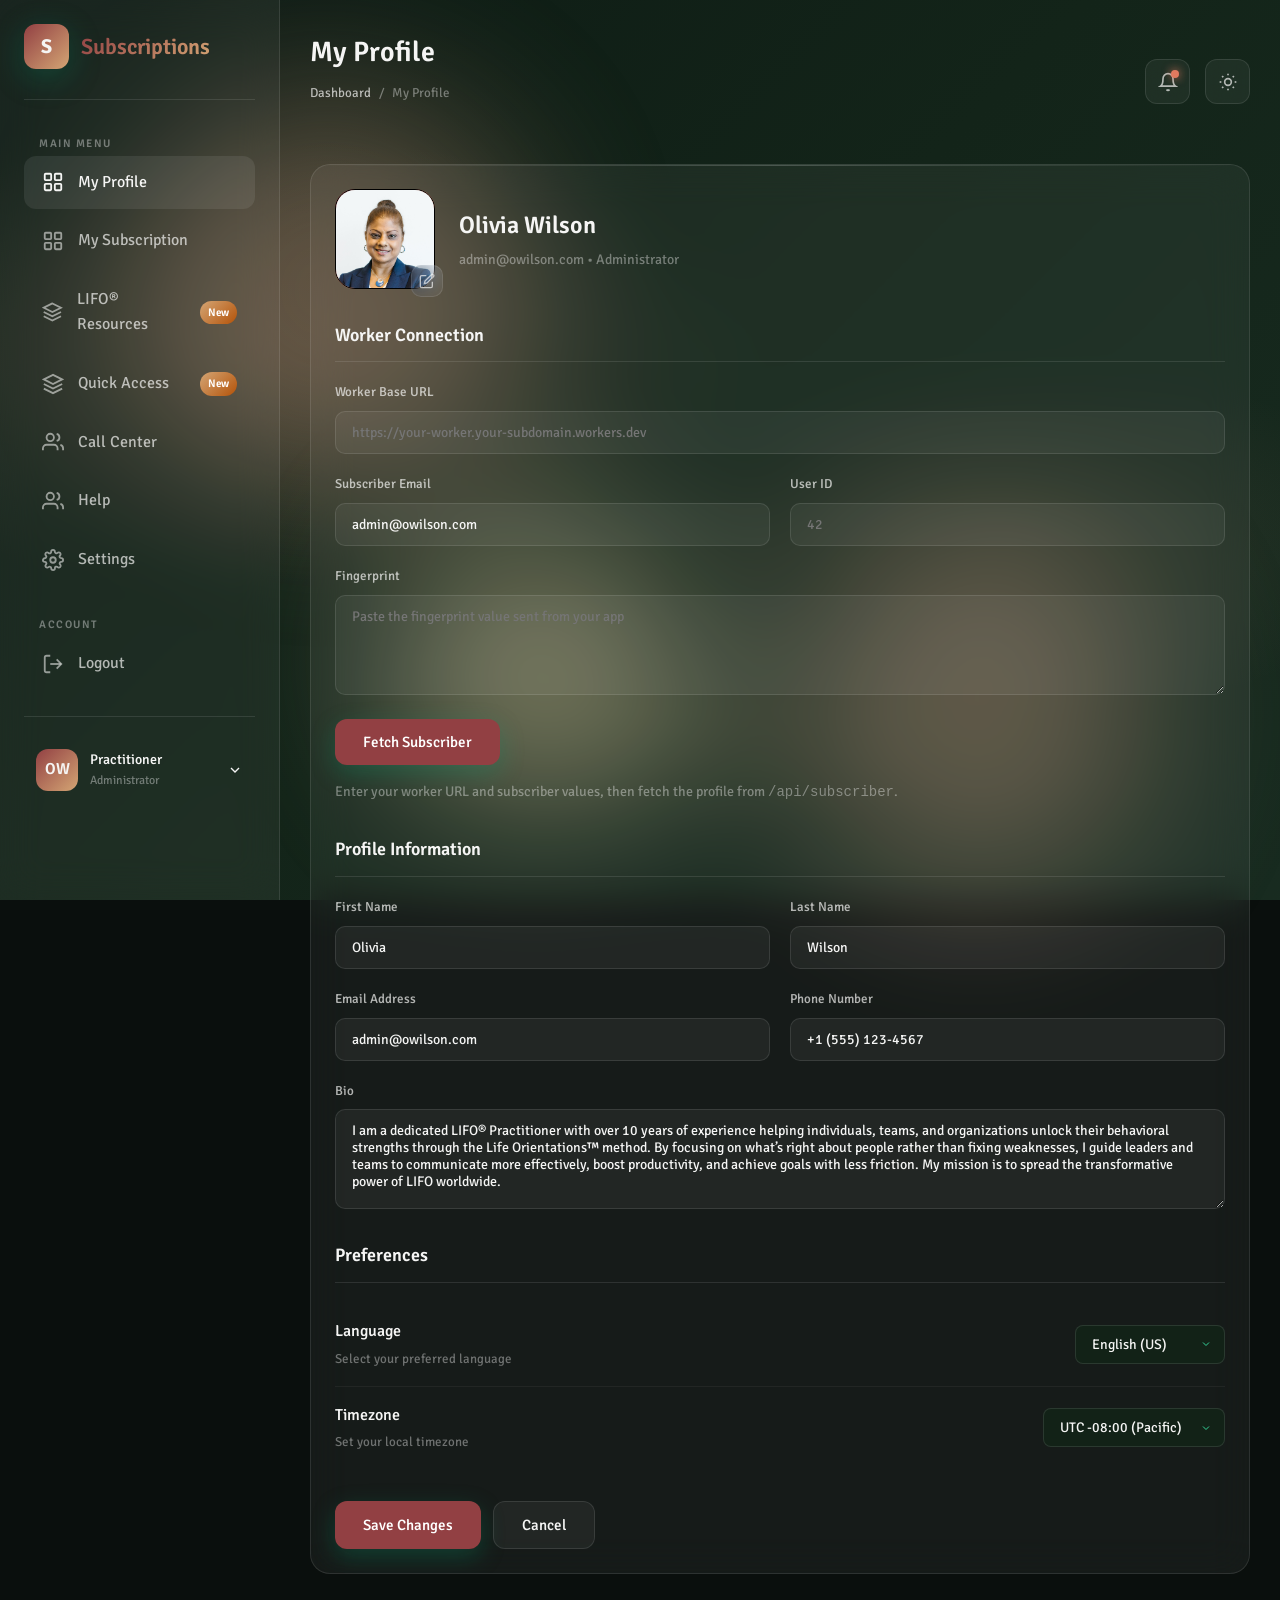
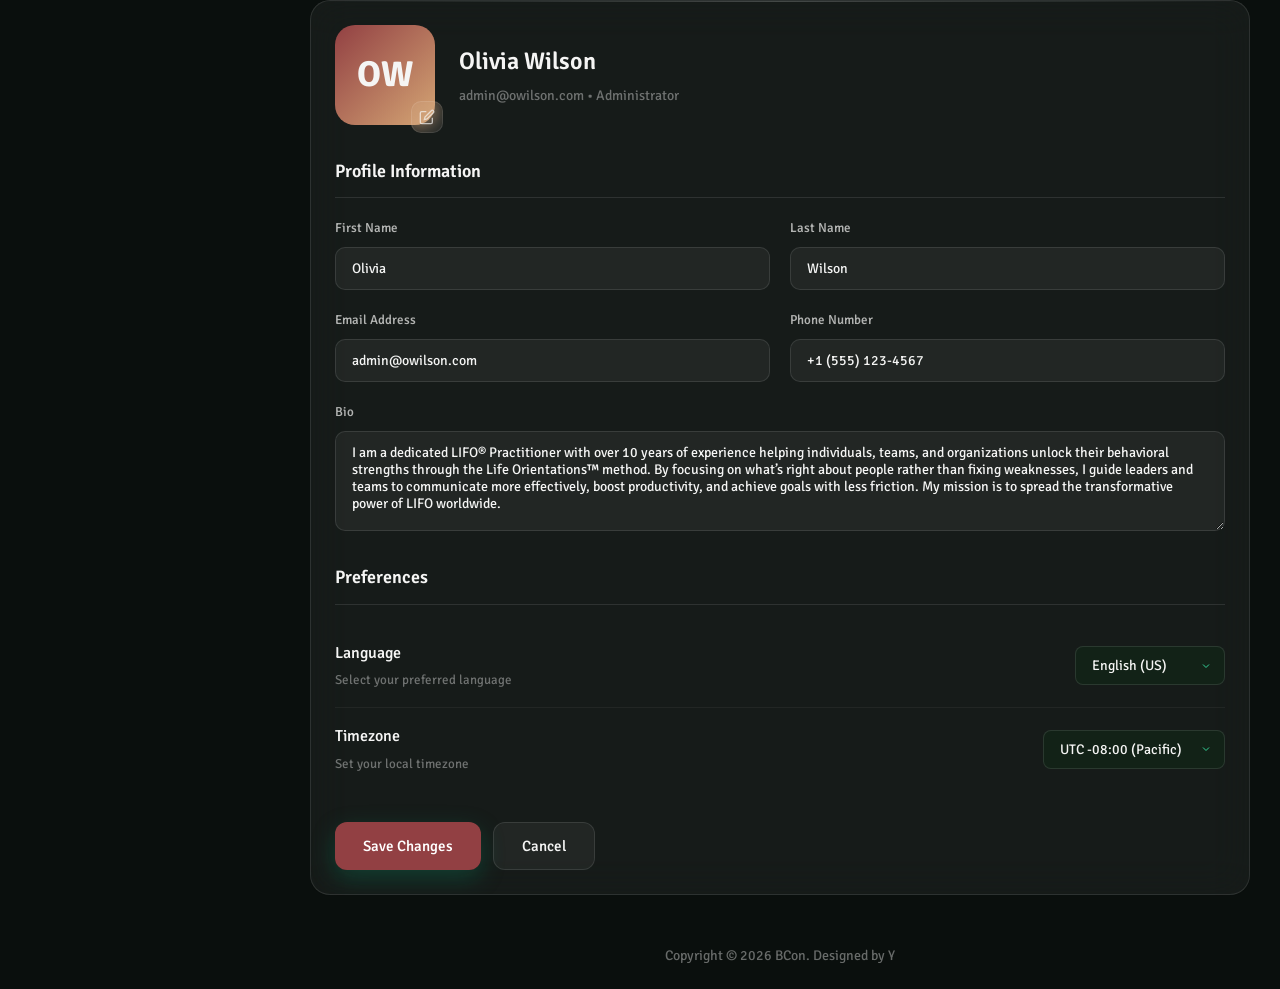
==== index.html @ b31a17b7 "added initial wiring to middleware" ====
<!DOCTYPE html>
<html lang="en">
<head>
    <meta charset="UTF-8">
    <meta name="viewport" content="width=device-width, initial-scale=1.0">
    <title>Practitioner Page</title>
    <meta name="description" content="3D Glassmorphism Dashboard Template by TemplateMo">
    <link rel="preconnect" href="https://fonts.googleapis.com">
    <link rel="preconnect" href="https://fonts.gstatic.com" crossorigin>

    <link href="https://fonts.googleapis.com/css2?family=Signika:wght@300;400;500;600;700&display=swap" rel="stylesheet">

    <link href="https://fonts.googleapis.com/css2?family=Outfit:wght@300;400;500;600;700&family=Space+Mono:wght@400;700&display=swap" rel="stylesheet">
    <link rel="stylesheet" href="templatemo-glass-admin-style.css">
    <!--

TemplateMo 607 Glass Admin

https://templatemo.com/tm-607-glass-admin

-->
</head>
<body>
    <!-- Animated Background -->
    <div class="background"></div>
    <div class="orb orb-1"></div>
    <div class="orb orb-2"></div>
    <div class="orb orb-3"></div>

    <div class="dashboard">
        <!-- Sidebar -->
        <aside class="sidebar" id="sidebar">
            <div class="sidebar-header">
                <div class="logo">S</div>
                <span class="logo-text">Subscriptions</span>
            </div>

            <ul class="nav-menu">
                <li class="nav-section">
                    <span class="nav-section-title">Main Menu</span>
                    <ul>
                        <li class="nav-item">
                            <a href="index.html" class="nav-link active">
                                <svg class="nav-icon" viewBox="0 0 24 24" fill="none" stroke="currentColor" stroke-width="2">
                                    <rect x="3" y="3" width="7" height="7" rx="1"/>
                                    <rect x="14" y="3" width="7" height="7" rx="1"/>
                                    <rect x="3" y="14" width="7" height="7" rx="1"/>
                                    <rect x="14" y="14" width="7" height="7" rx="1"/>
                                </svg>
                                My Profile
                            </a>
                        </li>

                        <li class="nav-item">
                            <a href="index.html" class="nav-link">
                                <svg class="nav-icon" viewBox="0 0 24 24" fill="none" stroke="currentColor" stroke-width="2">
                                    <rect x="3" y="3" width="7" height="7" rx="1"/>
                                    <rect x="14" y="3" width="7" height="7" rx="1"/>
                                    <rect x="3" y="14" width="7" height="7" rx="1"/>
                                    <rect x="14" y="14" width="7" height="7" rx="1"/>
                                </svg>
                                My Subscription
                            </a>
                        </li>
                        
                        <li class="nav-item">
                            <a href="resources.html" class="nav-link">
                                <svg class="nav-icon" viewBox="0 0 24 24" fill="none" stroke="currentColor" stroke-width="2">
                                    <path d="M12 2L2 7l10 5 10-5-10-5z"/>
                                    <path d="M2 17l10 5 10-5"/>
                                    <path d="M2 12l10 5 10-5"/>
                                </svg>
                                LIFO® Resources
                                <span class="nav-badge">New</span>
                            </a>
                        </li>

                        <li class="nav-item">
                            <a href="index.html" class="nav-link">
                                <svg class="nav-icon" viewBox="0 0 24 24" fill="none" stroke="currentColor" stroke-width="2">
                                    <path d="M12 2L2 7l10 5 10-5-10-5z"/>
                                    <path d="M2 17l10 5 10-5"/>
                                    <path d="M2 12l10 5 10-5"/>
                                </svg>
                                Quick Access
                                <span class="nav-badge">New</span>
                            </a>
                        </li>

                        <li class="nav-item">
                            <a href="index.html" class="nav-link">
                                <svg class="nav-icon" viewBox="0 0 24 24" fill="none" stroke="currentColor" stroke-width="2">
                                    <path d="M17 21v-2a4 4 0 0 0-4-4H5a4 4 0 0 0-4 4v2"/>
                                    <circle cx="9" cy="7" r="4"/>
                                    <path d="M23 21v-2a4 4 0 0 0-3-3.87"/>
                                    <path d="M16 3.13a4 4 0 0 1 0 7.75"/>
                                </svg>
                                Call Center
                            </a>
                        </li>

                        <li class="nav-item">
                            <a href="index.html" class="nav-link">
                                <svg class="nav-icon" viewBox="0 0 24 24" fill="none" stroke="currentColor" stroke-width="2">
                                    <path d="M17 21v-2a4 4 0 0 0-4-4H5a4 4 0 0 0-4 4v2"/>
                                    <circle cx="9" cy="7" r="4"/>
                                    <path d="M23 21v-2a4 4 0 0 0-3-3.87"/>
                                    <path d="M16 3.13a4 4 0 0 1 0 7.75"/>
                                </svg>
                                Help
                            </a>
                        </li>
                        <li class="nav-item">
                            <a href="index.html" class="nav-link">
                                <svg class="nav-icon" viewBox="0 0 24 24" fill="none" stroke="currentColor" stroke-width="2">
                                    <circle cx="12" cy="12" r="3"/>
                                    <path d="M19.4 15a1.65 1.65 0 0 0 .33 1.82l.06.06a2 2 0 0 1 0 2.83 2 2 0 0 1-2.83 0l-.06-.06a1.65 1.65 0 0 0-1.82-.33 1.65 1.65 0 0 0-1 1.51V21a2 2 0 0 1-2 2 2 2 0 0 1-2-2v-.09A1.65 1.65 0 0 0 9 19.4a1.65 1.65 0 0 0-1.82.33l-.06.06a2 2 0 0 1-2.83 0 2 2 0 0 1 0-2.83l.06-.06a1.65 1.65 0 0 0 .33-1.82 1.65 1.65 0 0 0-1.51-1H3a2 2 0 0 1-2-2 2 2 0 0 1 2-2h.09A1.65 1.65 0 0 0 4.6 9a1.65 1.65 0 0 0-.33-1.82l-.06-.06a2 2 0 0 1 0-2.83 2 2 0 0 1 2.83 0l.06.06a1.65 1.65 0 0 0 1.82.33H9a1.65 1.65 0 0 0 1-1.51V3a2 2 0 0 1 2-2 2 2 0 0 1 2 2v.09a1.65 1.65 0 0 0 1 1.51 1.65 1.65 0 0 0 1.82-.33l.06-.06a2 2 0 0 1 2.83 0 2 2 0 0 1 0 2.83l-.06.06a1.65 1.65 0 0 0-.33 1.82V9a1.65 1.65 0 0 0 1.51 1H21a2 2 0 0 1 2 2 2 2 0 0 1-2 2h-.09a1.65 1.65 0 0 0-1.51 1z"/>
                                </svg>
                                Settings
                            </a>
                        </li>
                    </ul>
                </li>

                <li class="nav-section">
                    <span class="nav-section-title">Account</span>
                    <ul>
                        <li class="nav-item">
                            <a href="login.html" class="nav-link">
                                <svg class="nav-icon" viewBox="0 0 24 24" fill="none" stroke="currentColor" stroke-width="2">
                                    <path d="M9 21H5a2 2 0 0 1-2-2V5a2 2 0 0 1 2-2h4"/>
                                    <polyline points="16 17 21 12 16 7"/>
                                    <line x1="21" y1="12" x2="9" y2="12"/>
                                </svg>
                                Logout
                            </a>
                        </li>
                    </ul>
                </li>
            </ul>

            <div class="sidebar-footer">
                <div class="user-profile">
                    <div class="user-avatar">OW</div>
                    <div class="user-info">
                        <div class="user-name">Practitioner</div>
                        <div class="user-role">Administrator</div>
                    </div>
                    <svg width="16" height="16" viewBox="0 0 24 24" fill="none" stroke="currentColor" stroke-width="2">
                        <polyline points="6 9 12 15 18 9"/>
                    </svg>
                </div>
            </div>
        </aside>

        <!-- Main Content -->
        <main class="main-content">
            <!-- Top Navbar -->
            <nav class="navbar">
                <div class="page-header">
                    <h1 class="page-title">My Profile</h1>
                    <div class="page-breadcrumb">
                        <a href="index.html">Dashboard</a>
                        <span>/</span>
                        <span>My Profile</span>
                    </div>
                </div>
                <div class="navbar-right">
                    <button class="nav-btn">
                        <svg viewBox="0 0 24 24" fill="none" stroke="currentColor" stroke-width="2">
                            <path d="M18 8A6 6 0 0 0 6 8c0 7-3 9-3 9h18s-3-2-3-9"/><path d="M13.73 21a2 2 0 0 1-3.46 0"/>
                        </svg>
                        <span class="notification-dot"></span>
                    </button>
                    <button class="nav-btn" id="theme-toggle" title="Toggle Light/Dark Mode">
                        <svg class="icon-sun" viewBox="0 0 24 24" fill="none" stroke="currentColor" stroke-width="2">
                            <circle cx="12" cy="12" r="4"/><path d="M12 2v2"/><path d="M12 20v2"/>
                            <path d="M4.93 4.93l1.41 1.41"/><path d="M17.66 17.66l1.41 1.41"/>
                            <path d="M2 12h2"/><path d="M20 12h2"/>
                            <path d="M6.34 17.66l-1.41 1.41"/><path d="M19.07 4.93l-1.41 1.41"/>
                        </svg>
                        <svg class="icon-moon" viewBox="0 0 24 24" fill="none" stroke="currentColor" stroke-width="2" style="display: none;">
                            <path d="M21 12.79A9 9 0 1 1 11.21 3 7 7 0 0 0 21 12.79z"/>
                        </svg>
                    </button>
                </div>
            </nav>

            <!-- Settings Content -->
            <div class=" ">
                <!-- Settings Navigation -->
              

                 
                <div class="glass-card">

                    <div class="settings-tab-content active" id="tab-profile">
                        <div class="profile-header">
                            <div class="profile-avatar-large">
                           
                                <img class="picicon" src="img/owilson2.png">
                            
                                <div class="profile-avatar-edit">
                                    <svg viewBox="0 0 24 24" fill="none" stroke="currentColor" stroke-width="2">
                                        <path d="M11 4H4a2 2 0 0 0-2 2v14a2 2 0 0 0 2 2h14a2 2 0 0 0 2-2v-7"/>
                                        <path d="M18.5 2.5a2.121 2.121 0 0 1 3 3L12 15l-4 1 1-4 9.5-9.5z"/>
                                    </svg>
                                </div>
                            </div>
                        <div class="profile-info">
                                <h2 id="subscriberName">Olivia Wilson</h2>
                                <p id="subscriberMeta">admin@owilson.com • Administrator</p>
                            </div>
                        </div>

                        <div class="settings-section">
                            <h3 class="settings-section-title">Worker Connection</h3>
                            <form id="workerSubscriberForm">
                                <div class="form-grid">
                                    <div class="form-group-settings full-width">
                                        <label for="workerBaseUrl">Worker Base URL</label>
                                        <input id="workerBaseUrl" type="url" placeholder="https://your-worker.your-subdomain.workers.dev">
                                    </div>
                                    <div class="form-group-settings">
                                        <label for="workerEmail">Subscriber Email</label>
                                        <input id="workerEmail" type="email" value="admin@owilson.com" required>
                                    </div>
                                    <div class="form-group-settings">
                                        <label for="workerUid">User ID</label>
                                        <input id="workerUid" type="text" placeholder="42" required>
                                    </div>
                                    <div class="form-group-settings full-width">
                                        <label for="workerFingerprint">Fingerprint</label>
                                        <textarea id="workerFingerprint" rows="4" placeholder="Paste the fingerprint value sent from your app" required></textarea>
                                    </div>
                                </div>

                                <div class="btn-group">
                                    <button class="btn btn-primary" type="submit" style="width: auto;">Fetch Subscriber</button>
                                </div>
                            </form>

                            <div id="workerStatus" style="margin-top: 16px; color: var(--text-muted); font-size: 14px;">
                                Enter your worker URL and subscriber values, then fetch the profile from <code>/api/subscriber</code>.
                            </div>
                        </div>

                        <div class="settings-section">
                            <h3 class="settings-section-title">Profile Information</h3>
                            <div class="form-grid">
                                <div class="form-group-settings">
                                    <label>First Name</label>
                                    <input id="profileFirstName" type="text" value="Olivia">
                                </div>
                                <div class="form-group-settings">
                                    <label>Last Name</label>
                                    <input id="profileLastName" type="text" value="Wilson">
                                </div>
                                <div class="form-group-settings">
                                    <label>Email Address</label>
                                    <input id="profileEmail" type="email" value="admin@owilson.com">
                                </div>
                                <div class="form-group-settings">
                                    <label>Phone Number</label>
                                    <input type="tel" value="+1 (555) 123-4567">
                                </div>
                                <div class="form-group-settings full-width">
                                    <label>Bio</label>
                                    <textarea>I am a dedicated LIFO® Practitioner with over 10 years of experience helping individuals, teams, and organizations unlock their behavioral strengths through the Life Orientations™ method. By focusing on what’s right about people rather than fixing weaknesses, I guide leaders and teams to communicate more effectively, boost productivity, and achieve goals with less friction. My mission is to spread the transformative power of LIFO worldwide.</textarea>
                                </div>
                            </div>
                        </div>

                        <div class="settings-section">
                            <h3 class="settings-section-title">Preferences</h3>
                            <div class="settings-row">
                                <div class="settings-label">
                                    <span class="settings-label-title">Language</span>
                                    <span class="settings-label-desc">Select your preferred language</span>
                                </div>
                                <select class="settings-select">
                                    <option>English (US)</option>
                                    <option>English (UK)</option>
                                    <option>Spanish</option>
                                    <option>French</option>
                                    <option>German</option>
                                </select>
                            </div>
                            <div class="settings-row">
                                <div class="settings-label">
                                    <span class="settings-label-title">Timezone</span>
                                    <span class="settings-label-desc">Set your local timezone</span>
                                </div>
                                <select class="settings-select">
                                    <option>UTC -08:00 (Pacific)</option>
                                    <option>UTC -05:00 (Eastern)</option>
                                    <option>UTC +00:00 (London)</option>
                                    <option>UTC +01:00 (Berlin)</option>
                                    <option>UTC +09:00 (Tokyo)</option>
                                </select>
                            </div>
                        </div>

                        <div class="btn-group">
                            <button class="btn btn-primary" style="width: auto;">Save Changes</button>
                            <button class="btn btn-secondary" style="width: auto;">Cancel</button>
                        </div>
                    </div>
                </div>

                <br>
                <div class="glass-card">
                    <!-- Profile Tab -->

                    

                    <div class="settings-tab-content active" id="tab-profile">
                        <div class="profile-header">
                            <div class="profile-avatar-large">
                                OW
                                <div class="profile-avatar-edit">
                                    <svg viewBox="0 0 24 24" fill="none" stroke="currentColor" stroke-width="2">
                                        <path d="M11 4H4a2 2 0 0 0-2 2v14a2 2 0 0 0 2 2h14a2 2 0 0 0 2-2v-7"/>
                                        <path d="M18.5 2.5a2.121 2.121 0 0 1 3 3L12 15l-4 1 1-4 9.5-9.5z"/>
                                    </svg>
                                </div>
                            </div>
                            <div class="profile-info">
                                <h2>Olivia Wilson</h2>
                                <p>admin@owilson.com • Administrator</p>
                            </div>
                        </div>

                        <div class="settings-section">
                            <h3 class="settings-section-title">Profile Information</h3>
                            <div class="form-grid">
                                <div class="form-group-settings">
                                    <label>First Name</label>
                                    <input type="text" value="Olivia">
                                </div>
                                <div class="form-group-settings">
                                    <label>Last Name</label>
                                    <input type="text" value="Wilson">
                                </div>
                                <div class="form-group-settings">
                                    <label>Email Address</label>
                                    <input type="email" value="admin@owilson.com">
                                </div>
                                <div class="form-group-settings">
                                    <label>Phone Number</label>
                                    <input type="tel" value="+1 (555) 123-4567">
                                </div>
                                <div class="form-group-settings full-width">
                                    <label>Bio</label>
                                    <textarea>I am a dedicated LIFO® Practitioner with over 10 years of experience helping individuals, teams, and organizations unlock their behavioral strengths through the Life Orientations™ method. By focusing on what’s right about people rather than fixing weaknesses, I guide leaders and teams to communicate more effectively, boost productivity, and achieve goals with less friction. My mission is to spread the transformative power of LIFO worldwide.</textarea>
                                </div>
                            </div>
                        </div>

                        <div class="settings-section">
                            <h3 class="settings-section-title">Preferences</h3>
                            <div class="settings-row">
                                <div class="settings-label">
                                    <span class="settings-label-title">Language</span>
                                    <span class="settings-label-desc">Select your preferred language</span>
                                </div>
                                <select class="settings-select">
                                    <option>English (US)</option>
                                    <option>English (UK)</option>
                                    <option>Spanish</option>
                                    <option>French</option>
                                    <option>German</option>
                                </select>
                            </div>
                            <div class="settings-row">
                                <div class="settings-label">
                                    <span class="settings-label-title">Timezone</span>
                                    <span class="settings-label-desc">Set your local timezone</span>
                                </div>
                                <select class="settings-select">
                                    <option>UTC -08:00 (Pacific)</option>
                                    <option>UTC -05:00 (Eastern)</option>
                                    <option>UTC +00:00 (London)</option>
                                    <option>UTC +01:00 (Berlin)</option>
                                    <option>UTC +09:00 (Tokyo)</option>
                                </select>
                            </div>
                        </div>

                        <div class="btn-group">
                            <button class="btn btn-primary" style="width: auto;">Save Changes</button>
                            <button class="btn btn-secondary" style="width: auto;">Cancel</button>
                        </div>
                    </div>


                    

                    <!-- Security Tab -->
                    <div class="settings-tab-content" id="tab-security">
                        <div class="settings-section">
                            <h3 class="settings-section-title">Change Password</h3>
                            <div class="form-grid">
                                <div class="form-group-settings full-width">
                                    <label>Current Password</label>
                                    <input type="password" placeholder="Enter current password">
                                </div>
                                <div class="form-group-settings">
                                    <label>New Password</label>
                                    <input type="password" placeholder="Enter new password">
                                </div>
                                <div class="form-group-settings">
                                    <label>Confirm New Password</label>
                                    <input type="password" placeholder="Confirm new password">
                                </div>
                            </div>
                        </div>

                        <div class="settings-section">
                            <h3 class="settings-section-title">Two-Factor Authentication</h3>
                            <div class="settings-row">
                                <div class="settings-label">
                                    <span class="settings-label-title">Enable 2FA</span>
                                    <span class="settings-label-desc">Add an extra layer of security to your account</span>
                                </div>
                                <label class="toggle-switch">
                                    <input type="checkbox">
                                    <span class="toggle-slider"></span>
                                </label>
                            </div>
                            <div class="settings-row">
                                <div class="settings-label">
                                    <span class="settings-label-title">SMS Authentication</span>
                                    <span class="settings-label-desc">Receive codes via SMS</span>
                                </div>
                                <label class="toggle-switch">
                                    <input type="checkbox" checked>
                                    <span class="toggle-slider"></span>
                                </label>
                            </div>
                            <div class="settings-row">
                                <div class="settings-label">
                                    <span class="settings-label-title">Authenticator App</span>
                                    <span class="settings-label-desc">Use Google Authenticator or similar</span>
                                </div>
                                <label class="toggle-switch">
                                    <input type="checkbox">
                                    <span class="toggle-slider"></span>
                                </label>
                            </div>
                        </div>

                        <div class="settings-section">
                            <h3 class="settings-section-title">Active Sessions</h3>
                            <div class="settings-row">
                                <div class="settings-label">
                                    <span class="settings-label-title">Chrome on MacOS</span>
                                    <span class="settings-label-desc">San Francisco, CA • Current session</span>
                                </div>
                                <span class="status-badge completed">Active</span>
                            </div>
                            <div class="settings-row">
                                <div class="settings-label">
                                    <span class="settings-label-title">Safari on iPhone</span>
                                    <span class="settings-label-desc">San Francisco, CA • 2 hours ago</span>
                                </div>
                                <button class="card-btn" style="padding: 6px 12px;">Revoke</button>
                            </div>
                            <div class="settings-row">
                                <div class="settings-label">
                                    <span class="settings-label-title">Firefox on Windows</span>
                                    <span class="settings-label-desc">New York, NY • 3 days ago</span>
                                </div>
                                <button class="card-btn" style="padding: 6px 12px;">Revoke</button>
                            </div>
                        </div>

                        <div class="btn-group">
                            <button class="btn btn-primary" style="width: auto;">Update Password</button>
                            <button class="btn btn-secondary" style="width: auto;">Cancel</button>
                        </div>
                    </div>

                    <!-- Notifications Tab -->
                    <div class="settings-tab-content" id="tab-notifications">
                        <div class="settings-section">
                            <h3 class="settings-section-title">Email Notifications</h3>
                            <div class="settings-row">
                                <div class="settings-label">
                                    <span class="settings-label-title">Account Activity</span>
                                    <span class="settings-label-desc">Get notified about sign-ins and security changes</span>
                                </div>
                                <label class="toggle-switch">
                                    <input type="checkbox" checked>
                                    <span class="toggle-slider"></span>
                                </label>
                            </div>
                            <div class="settings-row">
                                <div class="settings-label">
                                    <span class="settings-label-title">New Features</span>
                                    <span class="settings-label-desc">Learn about new features and updates</span>
                                </div>
                                <label class="toggle-switch">
                                    <input type="checkbox" checked>
                                    <span class="toggle-slider"></span>
                                </label>
                            </div>
                            <div class="settings-row">
                                <div class="settings-label">
                                    <span class="settings-label-title">Weekly Reports</span>
                                    <span class="settings-label-desc">Receive weekly analytics summary</span>
                                </div>
                                <label class="toggle-switch">
                                    <input type="checkbox">
                                    <span class="toggle-slider"></span>
                                </label>
                            </div>
                            <div class="settings-row">
                                <div class="settings-label">
                                    <span class="settings-label-title">Marketing Emails</span>
                                    <span class="settings-label-desc">Receive news about promotions and offers</span>
                                </div>
                                <label class="toggle-switch">
                                    <input type="checkbox">
                                    <span class="toggle-slider"></span>
                                </label>
                            </div>
                        </div>

                        <div class="settings-section">
                            <h3 class="settings-section-title">Push Notifications</h3>
                            <div class="settings-row">
                                <div class="settings-label">
                                    <span class="settings-label-title">Desktop Notifications</span>
                                    <span class="settings-label-desc">Show notifications on your desktop</span>
                                </div>
                                <label class="toggle-switch">
                                    <input type="checkbox" checked>
                                    <span class="toggle-slider"></span>
                                </label>
                            </div>
                            <div class="settings-row">
                                <div class="settings-label">
                                    <span class="settings-label-title">Mobile Push</span>
                                    <span class="settings-label-desc">Receive push notifications on mobile</span>
                                </div>
                                <label class="toggle-switch">
                                    <input type="checkbox" checked>
                                    <span class="toggle-slider"></span>
                                </label>
                            </div>
                            <div class="settings-row">
                                <div class="settings-label">
                                    <span class="settings-label-title">Sound</span>
                                    <span class="settings-label-desc">Play sound for notifications</span>
                                </div>
                                <label class="toggle-switch">
                                    <input type="checkbox">
                                    <span class="toggle-slider"></span>
                                </label>
                            </div>
                        </div>

                        <div class="btn-group">
                            <button class="btn btn-primary" style="width: auto;">Save Preferences</button>
                            <button class="btn btn-secondary" style="width: auto;">Reset to Default</button>
                        </div>
                    </div>

                    <!-- Appearance Tab -->
                    <div class="settings-tab-content" id="tab-appearance">
                        <div class="settings-section">
                            <h3 class="settings-section-title">Theme</h3>
                            <div class="settings-row">
                                <div class="settings-label">
                                    <span class="settings-label-title">Color Mode</span>
                                    <span class="settings-label-desc">Choose your preferred color mode</span>
                                </div>
                                <select class="settings-select" id="theme-select">
                                    <option value="dark">Dark Mode</option>
                                    <option value="light">Light Mode</option>
                                    <option value="system">System Default</option>
                                </select>
                            </div>
                            <div class="settings-row">
                                <div class="settings-label">
                                    <span class="settings-label-title">Accent Color</span>
                                    <span class="settings-label-desc">Choose your preferred accent color</span>
                                </div>
                                <select class="settings-select">
                                    <option>Emerald (Default)</option>
                                    <option>Blue</option>
                                    <option>Purple</option>
                                    <option>Orange</option>
                                    <option>Pink</option>
                                </select>
                            </div>
                        </div>

                        <div class="settings-section">
                            <h3 class="settings-section-title">Display</h3>
                            <div class="settings-row">
                                <div class="settings-label">
                                    <span class="settings-label-title">Compact Mode</span>
                                    <span class="settings-label-desc">Reduce spacing for more content</span>
                                </div>
                                <label class="toggle-switch">
                                    <input type="checkbox">
                                    <span class="toggle-slider"></span>
                                </label>
                            </div>
                            <div class="settings-row">
                                <div class="settings-label">
                                    <span class="settings-label-title">Animations</span>
                                    <span class="settings-label-desc">Enable smooth animations and transitions</span>
                                </div>
                                <label class="toggle-switch">
                                    <input type="checkbox" checked>
                                    <span class="toggle-slider"></span>
                                </label>
                            </div>
                            <div class="settings-row">
                                <div class="settings-label">
                                    <span class="settings-label-title">Blur Effects</span>
                                    <span class="settings-label-desc">Enable glassmorphism blur effects</span>
                                </div>
                                <label class="toggle-switch">
                                    <input type="checkbox" checked>
                                    <span class="toggle-slider"></span>
                                </label>
                            </div>
                            <div class="settings-row">
                                <div class="settings-label">
                                    <span class="settings-label-title">Floating Orbs</span>
                                    <span class="settings-label-desc">Show animated background orbs</span>
                                </div>
                                <label class="toggle-switch">
                                    <input type="checkbox" checked>
                                    <span class="toggle-slider"></span>
                                </label>
                            </div>
                        </div>

                        <div class="btn-group">
                            <button class="btn btn-primary" style="width: auto;">Apply Changes</button>
                            <button class="btn btn-secondary" style="width: auto;">Reset to Default</button>
                        </div>
                    </div>

                    <!-- Billing Tab -->
                    <div class="settings-tab-content" id="tab-billing">
                        <div class="settings-section">
                            <h3 class="settings-section-title">Current Plan</h3>
                            <div class="billing-plan-card" style="background: linear-gradient(135deg, rgba(5, 150, 105, 0.15), rgba(212, 165, 116, 0.15)); padding: 24px; border-radius: 16px; margin-bottom: 20px; border: 1px solid var(--glass-border);">
                                <div style="display: flex; justify-content: space-between; align-items: center; margin-bottom: 16px;">
                                    <div>
                                        <h4 style="font-size: 20px; font-weight: 600; margin-bottom: 4px;">Pro Plan</h4>
                                        <p style="color: var(--text-muted); font-size: 14px;">Billed monthly</p>
                                    </div>
                                    <div style="text-align: right;">
                                        <span style="font-family: 'Space Mono', monospace; font-size: 32px; font-weight: 700;">$29</span>
                                        <span style="color: var(--text-muted);">/month</span>
                                    </div>
                                </div>
                                <div style="display: flex; gap: 12px;">
                                    <button class="btn btn-primary" style="width: auto; padding: 10px 20px;">Upgrade Plan</button>
                                    <button class="btn btn-secondary" style="width: auto; padding: 10px 20px;">Cancel Subscription</button>
                                </div>
                            </div>
                        </div>

                        <div class="settings-section">
                            <h3 class="settings-section-title">Payment Method</h3>
                            <div class="settings-row">
                                <div class="settings-label" style="display: flex; align-items: center; gap: 16px;">
                                    <div style="width: 48px; height: 32px; background: linear-gradient(135deg, #1a1f71, #00579f); border-radius: 6px; display: flex; align-items: center; justify-content: center;">
                                        <span style="color: white; font-size: 10px; font-weight: bold;">VISA</span>
                                    </div>
                                    <div>
                                        <span class="settings-label-title">Visa ending in 4242</span>
                                        <span class="settings-label-desc">Expires 12/2026</span>
                                    </div>
                                </div>
                                <button class="card-btn" style="padding: 6px 12px;">Edit</button>
                            </div>
                            <div style="margin-top: 16px;">
                                <button class="btn btn-secondary" style="width: auto; padding: 10px 20px;">
                                    <svg width="16" height="16" viewBox="0 0 24 24" fill="none" stroke="currentColor" stroke-width="2" style="margin-right: 8px;">
                                        <line x1="12" y1="5" x2="12" y2="19"/><line x1="5" y1="12" x2="19" y2="12"/>
                                    </svg>
                                    Add Payment Method
                                </button>
                            </div>
                        </div>

                        <div class="settings-section">
                            <h3 class="settings-section-title">Billing History</h3>
                            <div class="table-wrapper" style="margin: 0;">
                                <table class="data-table" style="min-width: 100%;">
                                    <thead>
                                        <tr>
                                            <th>Date</th>
                                            <th>Description</th>
                                            <th>Amount</th>
                                            <th>Status</th>
                                            <th>Invoice</th>
                                        </tr>
                                    </thead>
                                    <tbody>
                                        <tr>
                                            <td>Jan 1, 2025</td>
                                            <td>Pro Plan - Monthly</td>
                                            <td><span class="table-amount">$29.00</span></td>
                                            <td><span class="status-badge completed">Paid</span></td>
                                            <td><a href="#" style="color: var(--emerald-light);">Download</a></td>
                                        </tr>
                                        <tr>
                                            <td>Dec 1, 2024</td>
                                            <td>Pro Plan - Monthly</td>
                                            <td><span class="table-amount">$29.00</span></td>
                                            <td><span class="status-badge completed">Paid</span></td>
                                            <td><a href="#" style="color: var(--emerald-light);">Download</a></td>
                                        </tr>
                                        <tr>
                                            <td>Nov 1, 2024</td>
                                            <td>Pro Plan - Monthly</td>
                                            <td><span class="table-amount">$29.00</span></td>
                                            <td><span class="status-badge completed">Paid</span></td>
                                            <td><a href="#" style="color: var(--emerald-light);">Download</a></td>
                                        </tr>
                                    </tbody>
                                </table>
                            </div>
                        </div>
                    </div>
                </div>
            </div>
        </main>
    </div>

    <!-- Mobile Menu Toggle -->
    <button class="mobile-menu-toggle">
        <svg viewBox="0 0 24 24" fill="none" stroke="currentColor" stroke-width="2">
            <line x1="3" y1="12" x2="21" y2="12"/><line x1="3" y1="6" x2="21" y2="6"/><line x1="3" y1="18" x2="21" y2="18"/>
        </svg>
    </button>

    <!-- Footer -->
    <footer class="site-footer">
        <p>Copyright © 2026 BCon. Designed by Y</p>
    </footer>

    <script src="templatemo-glass-admin-script.js"></script>
    <script>
        (function () {
            const form = document.getElementById('workerSubscriberForm');
            if (!form) return;

            const workerBaseUrlInput = document.getElementById('workerBaseUrl');
            const emailInput = document.getElementById('workerEmail');
            const uidInput = document.getElementById('workerUid');
            const fingerprintInput = document.getElementById('workerFingerprint');
            const statusEl = document.getElementById('workerStatus');

            const profileFirstName = document.getElementById('profileFirstName');
            const profileLastName = document.getElementById('profileLastName');
            const profileEmail = document.getElementById('profileEmail');
            const subscriberName = document.getElementById('subscriberName');
            const subscriberMeta = document.getElementById('subscriberMeta');

            const savedBaseUrl = localStorage.getItem('workerBaseUrl');
            if (savedBaseUrl) {
                workerBaseUrlInput.value = savedBaseUrl;
            }

            form.addEventListener('submit', async function (event) {
                event.preventDefault();

                const baseUrl = workerBaseUrlInput.value.trim().replace(/\/$/, '');
                const email = emailInput.value.trim();
                const uid = uidInput.value.trim();
                const fp = fingerprintInput.value.trim();

                if (!baseUrl || !email || !uid || !fp) {
                    statusEl.textContent = 'Please fill in the worker URL, email, user ID, and fingerprint.';
                    statusEl.style.color = '#ff6b6b';
                    return;
                }

                localStorage.setItem('workerBaseUrl', baseUrl);

                const params = new URLSearchParams({
                    email: email,
                    uid: uid,
                    fp: fp
                });

                statusEl.textContent = 'Fetching subscriber details...';
                statusEl.style.color = 'var(--text-muted)';

                try {
                    const response = await fetch(baseUrl + '/api/subscriber?' + params.toString(), {
                        method: 'GET',
                        headers: {
                            'Accept': 'application/json'
                        }
                    });

                    const data = await response.json().catch(() => ({}));

                    if (!response.ok) {
                        throw new Error(data.error || 'Request failed');
                    }

                    const firstname = data.firstname || '';
                    const lastname = data.lastname || '';
                    const fullName = [firstname, lastname].filter(Boolean).join(' ') || 'Subscriber found';
                    const subscribedText = data.subscribed === null
                        ? 'Subscription status unavailable'
                        : (data.subscribed ? 'Subscribed' : 'Not subscribed');

                    profileFirstName.value = firstname;
                    profileLastName.value = lastname;
                    profileEmail.value = email;
                    subscriberName.textContent = fullName;
                    subscriberMeta.textContent = email + ' • ' + subscribedText;

                    statusEl.textContent = 'Subscriber loaded successfully.';
                    statusEl.style.color = '#10b981';
                } catch (error) {
                    statusEl.textContent = error.message || 'Unable to reach the worker.';
                    statusEl.style.color = '#ff6b6b';
                }
            });
        }());
    </script>
    <!-- TemplateMo 607 Glass Admin -->
</body>
</html>
---- templatemo-glass-admin-style.css ----
/* ============================================
   TemplateMo 3D Glassmorphism Dashboard
   https://templatemo.com
   CSS Stylesheet
============================================ */
 

 

/* ============================================
   CSS CUSTOM PROPERTIES
============================================ */
:root {
    /* Primary Colors - Emerald & Gold Luxury 

        --emerald: #059669;
    --emerald-light: #34d399;
    --gold: #d4a574;
    --gold-light: #e8c9a0;
    --amber: #b45309;
    --cream: #fef3e2;


    */
    --emerald: #924043;
    --emerald-light: #924043;
    --gold: #d4a574;
    --gold-light: #e8c9a0;
    --amber: #b45309;
    --cream: #fef3e2;

    /* alternate orb */
    --lightc: #c09277;
    --medc: #c09277;
    --heavyc: #e2cd9c;
 
    /* --lightc: blue;
    --medc: green;
    --heavyc: red;
      */
    
    /* Accent Colors */
    --coral: #e07a5f;
    --slate: #475569;
    
    /* Glass Colors */
    --glass-bg: rgba(255, 255, 255, 0.05);
    --glass-border: rgba(255, 255, 255, 0.1);
    --glass-shadow: rgba(0, 0, 0, 0.3);
    --glass-hover: rgba(255, 255, 255, 0.08);
    
    /* Background - Deep Forest */
    --bg-dark: #0a0f0d;
    --bg-gradient-1: #0d1a14;
    --bg-gradient-2: #132419;
    --bg-gradient-3: #1a2e23;
    
    /* Text */
    --text-primary: #f5f5f4;
    --text-secondary: rgba(245, 245, 244, 0.7);
    --text-muted: rgba(245, 245, 244, 0.4);
    
    /* Status Colors */
    --success: #22c55e;
    --warning: #eab308;
    --danger: #dc2626;
    --info: #0ea5e9;
    
    /* Spacing */
    --sidebar-width: 280px;
    --navbar-height: 70px;
    --border-radius: 20px;
    --card-padding: 24px;
    
    /* Transitions */
    --transition-fast: 0.2s ease;
    --transition-normal: 0.3s ease;
    --transition-slow: 0.5s ease;
}

/* Light Mode */
[data-theme="light"] {
    /* Glass Colors - Light */
    --glass-bg: rgba(255, 255, 255, 0.6);
    --glass-border: rgba(0, 0, 0, 0.1);
    --glass-shadow: rgba(0, 0, 0, 0.1);
    --glass-hover: rgba(255, 255, 255, 0.8);
    
    /* Background - Light
    --bg-dark: #f5f5f0;
    --bg-gradient-1: #e8f5e9;
    --bg-gradient-2: #f1f8e9;
    --bg-gradient-3: #fefefe;

     #f7f5eb
     #e2cd9c
     #c09277

    --bg-gradient-2: #f7f5eb;
    --bg-gradient-1: #e2cd9c;
    --bg-gradient-3: #c09277;
     */

    --bg-dark: #f5f5f0;
    --bg-gradient-2: #f7f5eb;
    --bg-gradient-1: #f7f5eb;
    --bg-gradient-3: #c09277;

    /* Text - Light */
    --text-primary: #1a1a1a;
    --text-secondary: rgba(26, 26, 26, 0.7);
    --text-muted: rgba(26, 26, 26, 0.5);
}

[data-theme="light"] .orb {
    opacity: 0.15;
}

[data-theme="light"] .glass-card::before {
    background: linear-gradient(90deg, transparent, rgba(0,0,0,0.05), transparent);
}

[data-theme="light"] .stat-value {
    background: linear-gradient(135deg, var(--text-primary), var(--text-secondary));
    -webkit-background-clip: text;
    background-clip: text;
}

[data-theme="light"] .table-wrapper::-webkit-scrollbar-track {
    background: rgba(0, 0, 0, 0.05);
}

[data-theme="light"] .chart-wrapper::-webkit-scrollbar-track {
    background: rgba(0, 0, 0, 0.05);
}

[data-theme="light"] .activity-list::-webkit-scrollbar-thumb {
    background: var(--glass-border);
}

/* ============================================
   RESET & BASE STYLES
============================================ */
*, *::before, *::after {
    margin: 0;
    padding: 0;
    box-sizing: border-box;
}

html {
    scroll-behavior: smooth;
}

body {
    font-family: 'Signika', sans-serif;
    background: var(--bg-dark);
    color: var(--text-primary);
    min-height: 100vh;
    overflow-x: hidden;
    line-height: 1.6;
}

a {
    text-decoration: none;
    color: inherit;
}



/* ============================================
   ANIMATED BACKGROUND
============================================ */
.background {
    position: fixed;
    top: 0;
    left: 0;
    width: 100%;
    height: 100%;
    z-index: -2;
    background: linear-gradient(135deg, var(--bg-gradient-1) 0%, var(--bg-gradient-2) 50%, var(--bg-gradient-3) 120%);
}

.background::before {
    content: '';
    position: absolute;
    top: 0;
    left: 0;
    width: 100%;
    height: 100%;
    background: 
        radial-gradient(ellipse 80% 50% at 20% 40%, rgba(192, 146, 119, 0.15) 0%, transparent 50%),
        radial-gradient(ellipse 60% 40% at 80% 60%, rgba(192, 146, 119, 0.12) 0%, transparent 50%),
        radial-gradient(ellipse 50% 30% at 50% 80%, rgba(226, 205, 156, 0.1) 0%, transparent 50%);
}

  /* --lightc: #c09277;
    --medc: #c09277;
    --heavyc: #e2cd9c; */

/* Floating Orbs */
.orb {
    position: fixed;
    border-radius: 50%;
    filter: blur(80px);
    opacity: 0.4;
    z-index: -1;
    animation: float 20s ease-in-out infinite;
}

.orb-1 {
    width: 400px;
    height: 400px;
    /* background: var(--emerald); */
    background: var(--lightc);
    top: 10%;
    left: 10%;
    animation-delay: 0s;
}

.orb-2 {
    width: 350px;
    height: 350px;
    /* background: var(--gold); */
    background: var(--medc);
    top: 60%;
    right: 10%;
    animation-delay: -5s;
}

.orb-3 {
    width: 300px;
    height: 300px;
    /* background: var(--coral); */
    background: var(--heavyc);
    bottom: 10%;
    left: 30%;
    animation-delay: -10s;
}

@keyframes float {
    0%, 100% { transform: translate(0, 0) scale(1); }
    25% { transform: translate(30px, -30px) scale(1.05); }
    50% { transform: translate(-20px, 20px) scale(0.95); }
    75% { transform: translate(20px, 10px) scale(1.02); }
}

/* ============================================
   LAYOUT STRUCTURE
============================================ */
.dashboard {
    display: flex;
    min-height: 100vh;
}

/* ============================================
   SIDEBAR
============================================ */
.sidebar {
    position: fixed;
    left: 0;
    top: 0;
    width: var(--sidebar-width);
    height: 100vh;
    background: var(--glass-bg);
    backdrop-filter: blur(20px);
    -webkit-backdrop-filter: blur(20px);
    border-right: 1px solid var(--glass-border);
    padding: 24px;
    z-index: 100;
    transition: all var(--transition-normal);
    overflow-y: auto;
}

/* Custom Scrollbar for Sidebar */
.sidebar::-webkit-scrollbar {
    width: 6px;
}

.sidebar::-webkit-scrollbar-track {
    background: transparent;
}

.sidebar::-webkit-scrollbar-thumb {
    background: var(--glass-border);
    border-radius: 3px;
}

.sidebar::-webkit-scrollbar-thumb:hover {
    background: var(--emerald-light);
}

.sidebar-header {
    display: flex;
    align-items: center;
    gap: 12px;
    padding-bottom: 30px;
    border-bottom: 1px solid var(--glass-border);
    margin-bottom: 30px;
}

.logo {
    width: 45px;
    height: 45px;
    background: linear-gradient(135deg, var(--emerald), var(--gold));
    border-radius: 12px;
    display: flex;
    align-items: center;
    justify-content: center;
    font-weight: 700;
    font-size: 20px;
    box-shadow: 0 8px 32px rgba(5, 150, 105, 0.3);
}

.logo-text {
    font-size: 22px;
    font-weight: 600;
    background: linear-gradient(135deg, var(--emerald-light), var(--gold));
    -webkit-background-clip: text;
    -webkit-text-fill-color: transparent;
    background-clip: text;
}

.nav-menu {
    list-style: none;
    flex: 1;
}

.nav-menu ul {
    list-style: none;
    padding: 0;
    margin: 0;
}

.nav-section {
    margin-bottom: 25px;
    list-style: none;
}

.nav-section-title {
    font-size: 11px;
    font-weight: 600;
    text-transform: uppercase;
    letter-spacing: 1.5px;
    color: var(--text-muted);
    margin-bottom: 12px;
    padding-left: 15px;
}

.nav-item {
    margin-bottom: 5px;
    list-style: none;
}

.nav-link {
    display: flex;
    align-items: center;
    gap: 14px;
    padding: 14px 18px;
    color: var(--text-secondary);
    text-decoration: none;
    border-radius: 12px;
    transition: all var(--transition-fast);
    position: relative;
    overflow: hidden;
}

.nav-link:hover {
    background: var(--glass-hover);
    color: var(--text-primary);
}

.nav-link.active {
    background: var(--glass-hover);
    color: var(--text-primary);
}

.nav-icon {
    width: 22px;
    height: 22px;
    opacity: 0.8;
}

.nav-link.active .nav-icon,
.nav-link:hover .nav-icon {
    opacity: 1;
}

.nav-badge {
    margin-left: auto;
    background: linear-gradient(135deg, var(--gold), var(--amber));
    color: white;
    font-size: 11px;
    font-weight: 600;
    padding: 3px 8px;
    border-radius: 20px;
}

/* Sidebar User Profile */
.sidebar-footer {
    padding-top: 20px;
    border-top: 1px solid var(--glass-border);
}

.user-profile {
    display: flex;
    align-items: center;
    gap: 12px;
    padding: 12px;
    border-radius: 12px;
    cursor: pointer;
    transition: background var(--transition-fast);
}

.user-profile:hover {
    background: var(--glass-hover);
}

.user-avatar {
    width: 42px;
    height: 42px;
    border-radius: 12px;
    background: linear-gradient(135deg, var(--emerald), var(--gold));
    display: flex;
    align-items: center;
    justify-content: center;
    font-weight: 600;
    font-size: 16px;
}

.user-info {
    flex: 1;
}

.user-name {
    font-weight: 500;
    font-size: 14px;
}

.user-role {
    font-size: 12px;
    color: var(--text-muted);
}

.profile-avatar-large {

    display: flex;
    height: 100%;
    width: 100px !important;
}



.profile-avatar-large-sub {
    width: 200px !important;
    height: 100% !important;
}

.picicon {
    width: 100%;
    height: 100%;
    border: 1px solid black;
    border-radius: 20px;
}

.thumbnail {
    width: 200px !important;
    height: 100% !important;
}

.thumbnailsub {
    width: 100%;
    height: 100%;
    border: 1px solid black;
    border-radius: 20px;
}

/* ============================================
   MAIN CONTENT
============================================ */
.main-content {
    flex: 1;
    margin-left: var(--sidebar-width);
    padding: 30px;
    min-height: 100vh;
}

/* ============================================
   TOP NAVBAR
============================================ */
.navbar {
    display: flex;
    align-items: center;
    justify-content: space-between;
    margin-bottom: 30px;
    gap: 20px;
}

.page-title {
    font-size: 28px;
    font-weight: 600;
}

.navbar-right {
    display: flex;
    align-items: center;
    gap: 15px;
}

.search-box {
    position: relative;
}

.search-input {
    width: 280px;
    padding: 12px 20px 12px 48px;
    background: var(--glass-bg);
    backdrop-filter: blur(10px);
    border: 1px solid var(--glass-border);
    border-radius: 12px;
    color: var(--text-primary);
    font-family: inherit;
    font-size: 14px;
    transition: all var(--transition-fast);
}

.search-input::placeholder {
    color: var(--text-muted);
}

.search-input:focus {
    outline: none;
    border-color: var(--emerald-light);
    box-shadow: 0 0 20px rgba(52, 211, 153, 0.2);
}

.search-icon {
    position: absolute;
    left: 16px;
    top: 50%;
    transform: translateY(-50%);
    width: 20px;
    height: 20px;
    color: var(--text-muted);
}

.nav-btn {
    width: 45px;
    height: 45px;
    background: var(--glass-bg);
    backdrop-filter: blur(10px);
    border: 1px solid var(--glass-border);
    border-radius: 12px;
    display: flex;
    align-items: center;
    justify-content: center;
    cursor: pointer;
    position: relative;
    transition: all var(--transition-fast);
}

.nav-btn:hover {
    background: var(--glass-hover);
    border-color: var(--emerald-light);
}

.nav-btn svg {
    width: 20px;
    height: 20px;
    color: var(--text-secondary);
}

.notification-dot {
    position: absolute;
    top: 10px;
    right: 10px;
    width: 8px;
    height: 8px;
    background: var(--coral);
    border-radius: 50%;
    box-shadow: 0 0 10px var(--coral);
}

/* ============================================
   GLASS CARD BASE
============================================ */
.glass-card {
    background: var(--glass-bg);
    backdrop-filter: blur(20px);
    -webkit-backdrop-filter: blur(20px);
    border: 1px solid var(--glass-border);
    border-radius: var(--border-radius);
    padding: var(--card-padding);
    position: relative;
    overflow: hidden;
    transition: all var(--transition-normal);
    transform-style: preserve-3d;
    perspective: 1000px;
}

.glass-card::before {
    content: '';
    position: absolute;
    top: 0;
    left: 0;
    right: 0;
    height: 1px;
    background: linear-gradient(90deg, transparent, rgba(255,255,255,0.2), transparent);
}

.glass-card:hover {
    background: var(--glass-hover);
    border-color: rgba(255, 255, 255, 0.15);
    box-shadow: 
        0 25px 50px -12px var(--glass-shadow),
        0 0 40px rgba(52, 211, 153, 0.1);
}

/* 3D Tilt Effect */
.glass-card-3d {
    transition: transform 0.4s cubic-bezier(0.03, 0.98, 0.52, 0.99);
}

.glass-card-3d:hover {
    transform: rotateX(5deg) rotateY(-5deg) translateZ(10px);
}

/* ============================================
   STATS CARDS
============================================ */
.stats-grid {
    display: grid;
    grid-template-columns: repeat(4, 1fr);
    gap: 24px;
    margin-bottom: 30px;
}

.stat-card {
    position: relative;
}

.stat-card-inner {
    display: flex;
    align-items: flex-start;
    justify-content: space-between;
}

.stat-info h3 {
    font-size: 13px;
    font-weight: 500;
    color: var(--text-secondary);
    margin-bottom: 8px;
    text-transform: uppercase;
    letter-spacing: 0.5px;
}

.stat-value {
    font-family: 'Signika', monospace;
    font-size: 32px;
    font-weight: 700;
    margin-bottom: 12px;
    background: linear-gradient(135deg, var(--text-primary), var(--text-secondary));
    -webkit-background-clip: text;
    -webkit-text-fill-color: transparent;
    background-clip: text;
}

.stat-change {
    display: inline-flex;
    align-items: center;
    gap: 4px;
    font-size: 13px;
    font-weight: 500;
    padding: 4px 10px;
    border-radius: 20px;
}

.stat-change.positive {
    color: var(--success);
    background: rgba(34, 197, 94, 0.15);
}

.stat-change.negative {
    color: #ff6b6b;
    background: rgba(255, 107, 107, 0.15);
}

.stat-icon {
    width: 55px;
    height: 55px;
    border-radius: 16px;
    display: flex;
    align-items: center;
    justify-content: center;
}

.stat-icon.cyan {
    background: linear-gradient(135deg, rgba(52, 211, 153, 0.2), rgba(52, 211, 153, 0.05));
    box-shadow: 0 8px 32px rgba(52, 211, 153, 0.2);
}

.stat-icon.magenta {
    background: linear-gradient(135deg, rgba(212, 165, 116, 0.2), rgba(212, 165, 116, 0.05));
    box-shadow: 0 8px 32px rgba(212, 165, 116, 0.2);
}

.stat-icon.purple {
    background: linear-gradient(135deg, rgba(224, 122, 95, 0.2), rgba(224, 122, 95, 0.05));
    box-shadow: 0 8px 32px rgba(224, 122, 95, 0.2);
}

.stat-icon.success {
    background: linear-gradient(135deg, rgba(34, 197, 94, 0.2), rgba(34, 197, 94, 0.05));
    box-shadow: 0 8px 32px rgba(34, 197, 94, 0.2);
}

.stat-icon svg {
    width: 26px;
    height: 26px;
}

/* Sparkline in stat card */
.stat-sparkline {
    position: absolute;
    bottom: 0;
    left: 0;
    right: 0;
    height: 50px;
    opacity: 0.3;
}

/* ============================================
   CONTENT GRID
============================================ */
.content-grid {
    display: grid;
    grid-template-columns: 2fr 1fr;
    gap: 24px;
    margin-bottom: 30px;
}

/* ============================================
   CHART CARD
============================================ */
.chart-card {
    min-height: 380px;
}

.card-header {
    display: flex;
    align-items: center;
    justify-content: space-between;
    margin-bottom: 24px;
}

.card-title {
    font-size: 18px;
    font-weight: 600;
}

.card-subtitle {
    font-size: 13px;
    color: var(--text-muted);
    margin-top: 4px;
}

.card-actions {
    display: flex;
    gap: 8px;
}

.card-btn {
    padding: 8px 16px;
    background: var(--glass-bg);
    border: 1px solid var(--glass-border);
    border-radius: 8px;
    color: var(--text-secondary);
    font-family: inherit;
    font-size: 13px;
    cursor: pointer;
    transition: all var(--transition-fast);
}

.card-btn:hover,
.card-btn.active {
    background: var(--glass-hover);
    border-color: var(--emerald-light);
    color: var(--text-primary);
}

/* Chart Container */
.chart-wrapper {
    overflow-x: auto;
    margin: 0 -10px;
    padding: 0 10px;
}

.chart-wrapper::-webkit-scrollbar {
    height: 8px;
}

.chart-wrapper::-webkit-scrollbar-track {
    background: rgba(255, 255, 255, 0.05);
    border-radius: 4px;
}

.chart-wrapper::-webkit-scrollbar-thumb {
    background: linear-gradient(90deg, var(--emerald), var(--gold));
    border-radius: 4px;
}

.chart-wrapper::-webkit-scrollbar-thumb:hover {
    background: linear-gradient(90deg, var(--emerald-light), var(--gold-light));
}

.chart-container {
    height: 250px;
    position: relative;
    display: flex;
    min-width: 500px;
}

.chart-y-axis {
    display: flex;
    flex-direction: column;
    justify-content: space-between;
    padding: 20px 0;
    padding-right: 12px;
    text-align: right;
}

.y-value {
    font-family: 'Space Mono', monospace;
    font-size: 11px;
    color: var(--text-muted);
}

.chart-placeholder {
    flex: 1;
    height: 100%;
    display: flex;
    align-items: flex-end;
    justify-content: space-between;
    gap: 8px;
    padding: 20px 0;
    border-left: 1px solid var(--glass-border);
    padding-left: 12px;
}

.chart-bar-group {
    flex: 1;
    height: 100%;
    display: flex;
    flex-direction: column;
    align-items: center;
    justify-content: flex-end;
    gap: 8px;
}

.chart-bar {
    width: 100%;
    max-width: 40px;
    border-radius: 8px 8px 0 0;
    background: linear-gradient(180deg, var(--emerald-light), var(--emerald));
    transition: all var(--transition-normal);
    position: relative;
    min-height: 10px;
}

.chart-bar.bar-emerald {
    background: linear-gradient(180deg, #6db897, #3d8b6e);
}

.chart-bar.bar-gold {
    background: linear-gradient(180deg, #c9b896, #a89068);
}

.chart-bar.bar-coral {
    background: linear-gradient(180deg, #d4a090, #b87a68);
}

.chart-bar.bar-teal {
    background: linear-gradient(180deg, #7ac4b8, #4a9e92);
}

.chart-bar.bar-amber {
    background: linear-gradient(180deg, #d4b06a, #a88542);
}

.chart-bar::before {
    content: '';
    position: absolute;
    top: 0;
    left: 0;
    right: 0;
    height: 50%;
    background: linear-gradient(180deg, rgba(255,255,255,0.2), transparent);
    border-radius: 8px 8px 0 0;
}

.chart-bar:hover {
    filter: brightness(1.15);
    transform: scaleY(1.02);
    transform-origin: bottom;
}

.chart-bar.bar-emerald:hover {
    box-shadow: 0 0 16px rgba(61, 139, 110, 0.4);
}

.chart-bar.bar-gold:hover {
    box-shadow: 0 0 16px rgba(168, 144, 104, 0.4);
}

.chart-bar.bar-coral:hover {
    box-shadow: 0 0 16px rgba(184, 122, 104, 0.4);
}

.chart-bar.bar-teal:hover {
    box-shadow: 0 0 16px rgba(74, 158, 146, 0.4);
}

.chart-bar.bar-amber:hover {
    box-shadow: 0 0 16px rgba(168, 133, 66, 0.4);
}

.chart-label {
    font-size: 11px;
    color: var(--text-muted);
    font-weight: 500;
}

/* ============================================
   ACTIVITY FEED
============================================ */
.activity-card {
    max-height: 380px;
    display: flex;
    flex-direction: column;
}

.activity-list {
    flex: 1;
    overflow-y: auto;
    margin: 0 -10px;
    padding: 0 10px;
}

.activity-list::-webkit-scrollbar {
    width: 4px;
}

.activity-list::-webkit-scrollbar-track {
    background: transparent;
}

.activity-list::-webkit-scrollbar-thumb {
    background: var(--glass-border);
    border-radius: 2px;
}

.activity-item {
    display: flex;
    align-items: flex-start;
    gap: 14px;
    padding: 14px 0;
    border-bottom: 1px solid var(--glass-border);
}

.activity-item:last-child {
    border-bottom: none;
}

.activity-avatar {
    width: 40px;
    height: 40px;
    border-radius: 10px;
    display: flex;
    align-items: center;
    justify-content: center;
    font-weight: 600;
    font-size: 14px;
    flex-shrink: 0;
}

.activity-content {
    flex: 1;
    min-width: 0;
}

.activity-text {
    font-size: 14px;
    color: var(--text-secondary);
    margin-bottom: 4px;
}

.activity-text strong {
    color: var(--text-primary);
    font-weight: 500;
}

.activity-time {
    font-size: 12px;
    color: var(--text-muted);
}

/* ============================================
   DATA TABLE
============================================ */
.table-card {
    grid-column: span 2;
}

.table-wrapper {
    overflow-x: auto;
    margin: 0 -10px;
    padding: 0 10px;
}

.table-wrapper::-webkit-scrollbar {
    height: 8px;
}

.table-wrapper::-webkit-scrollbar-track {
    background: rgba(255, 255, 255, 0.05);
    border-radius: 4px;
}

.table-wrapper::-webkit-scrollbar-thumb {
    background: linear-gradient(90deg, var(--emerald), var(--gold));
    border-radius: 4px;
}

.table-wrapper::-webkit-scrollbar-thumb:hover {
    background: linear-gradient(90deg, var(--emerald-light), var(--gold-light));
}

.data-table {
    width: 100%;
    min-width: 700px;
    border-collapse: collapse;
}

.data-table th,
.data-table td {
    padding: 16px;
    text-align: left;
}

.data-table th {
    font-size: 12px;
    font-weight: 600;
    text-transform: uppercase;
    letter-spacing: 0.5px;
    color: var(--text-muted);
    border-bottom: 1px solid var(--glass-border);
}

.data-table tr {
    transition: background var(--transition-fast);
}

.data-table tbody tr:hover {
    background: var(--glass-hover);
}

.data-table td {
    font-size: 14px;
    color: var(--text-secondary);
    border-bottom: 1px solid rgba(255, 255, 255, 0.03);
}

.table-user {
    display: flex;
    align-items: center;
    gap: 12px;
}

.table-avatar {
    width: 38px;
    height: 38px;
    border-radius: 10px;
    display: flex;
    align-items: center;
    justify-content: center;
    font-weight: 600;
    font-size: 13px;
}

.table-user-info {
    display: flex;
    flex-direction: column;
}

.table-user-name {
    color: var(--text-primary);
    font-weight: 500;
}

.table-user-email {
    font-size: 12px;
    color: var(--text-muted);
}

.status-badge {
    display: inline-flex;
    align-items: center;
    gap: 6px;
    padding: 6px 12px;
    border-radius: 20px;
    font-size: 12px;
    font-weight: 500;
}

.status-badge::before {
    content: '';
    width: 6px;
    height: 6px;
    border-radius: 50%;
}

.status-badge.completed {
    background: rgba(16, 185, 129, 0.15);
    color: var(--success);
}

.status-badge.completed::before {
    background: var(--success);
    box-shadow: 0 0 8px var(--success);
}

.status-badge.pending {
    background: rgba(245, 158, 11, 0.15);
    color: var(--warning);
}

.status-badge.pending::before {
    background: var(--warning);
    box-shadow: 0 0 8px var(--warning);
}

.status-badge.processing {
    background: rgba(59, 130, 246, 0.15);
    color: var(--info);
}

.status-badge.processing::before {
    background: var(--info);
    box-shadow: 0 0 8px var(--info);
}

.table-amount {
    font-family: 'Space Mono', monospace;
    font-weight: 600;
    color: var(--text-primary);
}

/* ============================================
   PROGRESS BARS
============================================ */
.progress-card {
    padding: var(--card-padding);
}

.progress-item {
    margin-bottom: 24px;
}

.progress-item:last-child {
    margin-bottom: 0;
}

.progress-header {
    display: flex;
    justify-content: space-between;
    margin-bottom: 10px;
}

.progress-label {
    font-size: 14px;
    font-weight: 500;
}

.progress-value {
    font-family: 'Signika', monospace;
    font-size: 14px;
    color: var(--text-secondary);
}

.progress-bar {
    height: 8px;
    background: rgba(255, 255, 255, 0.1);
    border-radius: 10px;
    overflow: hidden;
}

.progress-fill {
    height: 100%;
    border-radius: 10px;
    transition: width 1s ease-out;
    position: relative;
}

.progress-fill::after {
    content: '';
    position: absolute;
    top: 0;
    left: 0;
    right: 0;
    height: 50%;
    background: linear-gradient(180deg, rgba(255,255,255,0.3), transparent);
}

.progress-fill.cyan {
    background: linear-gradient(90deg, var(--emerald-light), var(--emerald));
    box-shadow: 0 0 20px rgba(52, 211, 153, 0.4);
}

.progress-fill.magenta {
    background: linear-gradient(90deg, var(--gold-light), var(--gold));
    box-shadow: 0 0 20px rgba(212, 165, 116, 0.4);
}

.progress-fill.purple {
    background: linear-gradient(90deg, var(--coral), var(--amber));
    box-shadow: 0 0 20px rgba(224, 122, 95, 0.4);
}

/* ============================================
   BOTTOM GRID
============================================ */
.bottom-grid {
    display: grid;
    grid-template-columns: repeat(3, 1fr);
    gap: 24px;
}

/* ============================================
   CALENDAR WIDGET
============================================ */
.calendar-header {
    display: flex;
    align-items: center;
    justify-content: space-between;
    margin-bottom: 20px;
}

.calendar-nav {
    display: flex;
    gap: 8px;
}

.calendar-nav-btn {
    width: 32px;
    height: 32px;
    background: var(--glass-bg);
    border: 1px solid var(--glass-border);
    border-radius: 8px;
    display: flex;
    align-items: center;
    justify-content: center;
    cursor: pointer;
    transition: all var(--transition-fast);
}

.calendar-nav-btn:hover {
    background: var(--glass-hover);
    border-color: var(--emerald-light);
}

.calendar-nav-btn svg {
    width: 16px;
    height: 16px;
    color: var(--text-secondary);
}

.calendar-grid {
    display: grid;
    grid-template-columns: repeat(7, 1fr);
    gap: 4px;
    text-align: center;
}

.calendar-day-name {
    font-size: 11px;
    font-weight: 600;
    color: var(--text-muted);
    padding: 8px 0;
    text-transform: uppercase;
}

.calendar-day {
    aspect-ratio: 1;
    display: flex;
    align-items: center;
    justify-content: center;
    font-size: 13px;
    border-radius: 8px;
    cursor: pointer;
    transition: all var(--transition-fast);
}

.calendar-day:hover {
    background: var(--glass-hover);
}

.calendar-day.other-month {
    color: var(--text-muted);
}

.calendar-day.today {
    background: linear-gradient(135deg, var(--emerald), var(--emerald-light));
    color: white;
    font-weight: 600;
    box-shadow: 0 4px 15px rgba(5, 150, 105, 0.3);
}

.calendar-day.has-event::after {
    content: '';
    position: absolute;
    bottom: 4px;
    width: 4px;
    height: 4px;
    background: var(--gold);
    border-radius: 50%;
}

/* ============================================
   DONUT CHART
============================================ */
.donut-container {
    display: flex;
    align-items: center;
    gap: 30px;
    margin-top: 20px;
}

.donut-chart {
    width: 140px;
    height: 140px;
    position: relative;
}

.donut-chart svg {
    transform: rotate(-90deg);
}

.donut-chart circle {
    fill: none;
    stroke-width: 20;
}

.donut-bg {
    stroke: rgba(255, 255, 255, 0.1);
}

.donut-segment {
    stroke-linecap: round;
    transition: stroke-dashoffset 1s ease-out;
}

.donut-center {
    position: absolute;
    top: 50%;
    left: 50%;
    transform: translate(-50%, -50%);
    text-align: center;
}

.donut-value {
    font-family: 'Signika', monospace;
    font-size: 28px;
    font-weight: 700;
}

.donut-label {
    font-size: 12px;
    color: var(--text-muted);
}

.donut-legend {
    display: flex;
    flex-direction: column;
    gap: 12px;
}

.legend-item {
    display: flex;
    align-items: center;
    gap: 10px;
    font-size: 13px;
}

.legend-color {
    width: 12px;
    height: 12px;
    border-radius: 4px;
}

.legend-color.cyan { background: var(--emerald-light); }
.legend-color.magenta { background: var(--gold); }
.legend-color.purple { background: var(--coral); }

/* ============================================
   WEATHER WIDGET
============================================ */
.weather-main {
    display: flex;
    align-items: center;
    gap: 20px;
    margin-bottom: 24px;
}

.weather-icon {
    width: 80px;
    height: 80px;
    background: linear-gradient(135deg, rgba(52, 211, 153, 0.2), rgba(212, 165, 116, 0.2));
    border-radius: 20px;
    display: flex;
    align-items: center;
    justify-content: center;
}

.weather-icon svg {
    width: 45px;
    height: 45px;
    color: var(--emerald-light);
}

.weather-temp {
    font-family: 'Space Mono', monospace;
    font-size: 48px;
    font-weight: 700;
    line-height: 1;
}

.weather-desc {
    font-size: 14px;
    color: var(--text-secondary);
    margin-top: 4px;
}

.weather-details {
    display: grid;
    grid-template-columns: repeat(3, 1fr);
    gap: 16px;
}

.weather-detail {
    text-align: center;
    padding: 12px;
    background: var(--glass-bg);
    border-radius: 12px;
}

.weather-detail-value {
    font-family: 'Space Mono', monospace;
    font-size: 18px;
    font-weight: 600;
    margin-bottom: 4px;
}

.weather-detail-label {
    font-size: 11px;
    color: var(--text-muted);
    text-transform: uppercase;
}

/* ============================================
   MOBILE MENU TOGGLE
============================================ */
.mobile-menu-toggle {
    display: none;
    position: fixed;
    bottom: 24px;
    right: 24px;
    width: 56px;
    height: 56px;
    background: linear-gradient(135deg, var(--emerald), var(--gold));
    border: none;
    border-radius: 16px;
    cursor: pointer;
    z-index: 200;
    box-shadow: 0 8px 32px rgba(5, 150, 105, 0.3);
}

.mobile-menu-toggle svg {
    width: 24px;
    height: 24px;
    color: white;
}

/* ============================================
   LOGIN PAGE STYLES
============================================ */
.login-page {
    min-height: 100vh;
    display: flex;
    flex-direction: column;
    align-items: center;
    justify-content: center;
    padding: 40px 20px;
}

.login-container {
    width: 100%;
    max-width: 440px;
}

.login-card {
    background: var(--glass-bg);
    backdrop-filter: blur(20px);
    -webkit-backdrop-filter: blur(20px);
    border: 1px solid var(--glass-border);
    border-radius: var(--border-radius);
    padding: 48px 40px;
    position: relative;
    overflow: hidden;
}

.login-card::before {
    content: '';
    position: absolute;
    top: 0;
    left: 0;
    right: 0;
    height: 1px;
    background: linear-gradient(90deg, transparent, rgba(255,255,255,0.2), transparent);
}

.login-header {
    text-align: center;
    margin-bottom: 40px;
}

.login-logo {
    width: 70px;
    height: 70px;
    background: linear-gradient(135deg, var(--emerald), var(--gold));
    border-radius: 18px;
    display: flex;
    align-items: center;
    justify-content: center;
    font-weight: 700;
    font-size: 28px;
    margin: 0 auto 20px;
    box-shadow: 0 12px 40px rgba(5, 150, 105, 0.3);
}

.login-title {
    font-size: 28px;
    font-weight: 600;
    margin-bottom: 8px;
}

.login-subtitle {
    font-size: 14px;
    color: var(--text-muted);
}

.form-group {
    margin-bottom: 24px;
}

.form-label {
    display: block;
    font-size: 13px;
    font-weight: 500;
    color: var(--text-secondary);
    margin-bottom: 8px;
}

.form-input {
    width: 100%;
    padding: 14px 18px;
    background: var(--glass-bg);
    border: 1px solid var(--glass-border);
    border-radius: 12px;
    color: var(--text-primary);
    font-family: inherit;
    font-size: 15px;
    transition: all var(--transition-fast);
}

.form-input::placeholder {
    color: var(--text-muted);
}

.form-input:focus {
    outline: none;
    border-color: var(--emerald-light);
    box-shadow: 0 0 20px rgba(52, 211, 153, 0.2);
}

.form-row {
    display: flex;
    align-items: center;
    justify-content: space-between;
    margin-bottom: 30px;
}

.checkbox-label {
    display: flex;
    align-items: center;
    gap: 10px;
    font-size: 14px;
    color: var(--text-secondary);
    cursor: pointer;
}

.checkbox-label input {
    width: 18px;
    height: 18px;
    accent-color: var(--emerald);
}

.forgot-link {
    font-size: 14px;
    color: var(--emerald-light);
    text-decoration: none;
    transition: color var(--transition-fast);
}

.forgot-link:hover {
    color: var(--gold);
}

.btn {
    display: inline-flex;
    align-items: center;
    justify-content: center;
    gap: 10px;
    padding: 14px 28px;
    border: none;
    border-radius: 12px;
    font-family: inherit;
    font-size: 15px;
    font-weight: 500;
    cursor: pointer;
    transition: all var(--transition-fast);
}

.btn-primary {
    width: 100%;
    background: linear-gradient(135deg, var(--emerald), var(--emerald-light));
    color: white;
    box-shadow: 0 8px 24px rgba(5, 150, 105, 0.3);
}

.btn-primary:hover {
    transform: translateY(-2px);
    box-shadow: 0 12px 32px rgba(5, 150, 105, 0.4);
}

.btn-secondary {
    width: 100%;
    background: var(--glass-bg);
    border: 1px solid var(--glass-border);
    color: var(--text-primary);
}

.btn-secondary:hover {
    background: var(--glass-hover);
    border-color: var(--emerald-light);
}

.divider {
    display: flex;
    align-items: center;
    gap: 16px;
    margin: 28px 0;
}

.divider::before,
.divider::after {
    content: '';
    flex: 1;
    height: 1px;
    background: var(--glass-border);
}

.divider span {
    font-size: 13px;
    color: var(--text-muted);
}

.social-login {
    display: flex;
    gap: 12px;
    margin-bottom: 28px;
}

.social-btn {
    flex: 1;
    padding: 12px;
    background: var(--glass-bg);
    border: 1px solid var(--glass-border);
    border-radius: 12px;
    display: flex;
    align-items: center;
    justify-content: center;
    cursor: pointer;
    transition: all var(--transition-fast);
}

.social-btn:hover {
    background: var(--glass-hover);
    border-color: var(--emerald-light);
}

.social-btn svg {
    width: 22px;
    height: 22px;
}

.login-footer {
    text-align: center;
    font-size: 14px;
    color: var(--text-muted);
}

.login-footer a {
    color: var(--emerald-light);
    text-decoration: none;
}

.login-footer a:hover {
    color: var(--gold);
}

/* ============================================
   PAGE HEADER (for inner pages)
============================================ */
.page-header {
    margin-bottom: 30px;
}

.page-header .page-title {
    margin-bottom: 8px;
}

.page-breadcrumb {
    display: flex;
    align-items: center;
    gap: 8px;
    font-size: 13px;
    color: var(--text-muted);
}

.page-breadcrumb a {
    color: var(--text-secondary);
    transition: color var(--transition-fast);
}

.page-breadcrumb a:hover {
    color: var(--emerald-light);
}

.page-breadcrumb span {
    color: var(--text-muted);
}

/* ============================================
   FOOTER
============================================ */
.site-footer {
    text-align: center;
    padding: 20px;
    margin-left: var(--sidebar-width);
    color: var(--text-muted);
    font-size: 14px;
}

.site-footer a {
    color: var(--emerald-light);
    transition: color var(--transition-fast);
}

.site-footer a:hover {
    color: var(--gold);
}

/* Login/Register page footer */
.login-page .site-footer {
    margin-left: 0;
    position: relative;
    padding: 30px 20px;
    text-align: center;
    margin-top: 30px;
}

/* Floating Theme Toggle for Login/Register */
.theme-toggle-float {
    position: fixed;
    top: 24px;
    right: 24px;
    width: 45px;
    height: 45px;
    background: var(--glass-bg);
    backdrop-filter: blur(10px);
    -webkit-backdrop-filter: blur(10px);
    border: 1px solid var(--glass-border);
    border-radius: 12px;
    display: flex;
    align-items: center;
    justify-content: center;
    cursor: pointer;
    z-index: 100;
    transition: all var(--transition-fast);
}

.theme-toggle-float:hover {
    background: var(--glass-hover);
    border-color: var(--emerald-light);
}

.theme-toggle-float svg {
    width: 20px;
    height: 20px;
    color: var(--text-secondary);
}

/* ============================================
   SETTINGS PAGE
============================================ */
.settings-grid {
    display: grid;
    grid-template-columns: 250px 1fr;
    gap: 24px;
}

.settings-nav {
    list-style: none;
}

.settings-nav-item {
    margin-bottom: 8px;
}

.settings-nav-link {
    display: flex;
    align-items: center;
    gap: 12px;
    padding: 14px 18px;
    color: var(--text-secondary);
    border-radius: 12px;
    transition: all var(--transition-fast);
}

.settings-nav-link:hover {
    background: var(--glass-hover);
    color: var(--text-primary);
}

.settings-nav-link.active {
    background: var(--glass-hover);
    color: var(--text-primary);
}

.settings-nav-link svg {
    width: 20px;
    height: 20px;
    opacity: 0.7;
}

.settings-nav-link.active svg,
.settings-nav-link:hover svg {
    opacity: 1;
}

.settings-section {
    margin-bottom: 32px;
}

.settings-section:last-child {
    margin-bottom: 0;
}

.settings-section-title {
    font-size: 18px;
    font-weight: 600;
    margin-bottom: 20px;
    padding-bottom: 12px;
    border-bottom: 1px solid var(--glass-border);
}

.settings-row {
    display: flex;
    align-items: center;
    justify-content: space-between;
    padding: 16px 0;
    border-bottom: 1px solid rgba(255, 255, 255, 0.05);
}

.settings-row:last-child {
    border-bottom: none;
}

.settings-label {
    display: flex;
    flex-direction: column;
    gap: 4px;
}

.settings-label-title {
    font-weight: 500;
    color: var(--text-primary);
}

.settings-label-desc {
    font-size: 13px;
    color: var(--text-muted);
}

/* Toggle Switch */
.toggle-switch {
    position: relative;
    width: 50px;
    height: 26px;
}

.toggle-switch input {
    opacity: 0;
    width: 0;
    height: 0;
}

.toggle-slider {
    position: absolute;
    cursor: pointer;
    top: 0;
    left: 0;
    right: 0;
    bottom: 0;
    background: var(--glass-bg);
    border: 1px solid var(--glass-border);
    border-radius: 26px;
    transition: all var(--transition-fast);
}

.toggle-slider::before {
    position: absolute;
    content: "";
    height: 18px;
    width: 18px;
    left: 3px;
    bottom: 3px;
    background: var(--text-secondary);
    border-radius: 50%;
    transition: all var(--transition-fast);
}

.toggle-switch input:checked + .toggle-slider {
    background: linear-gradient(135deg, var(--emerald), var(--emerald-light));
    border-color: var(--emerald);
}

.toggle-switch input:checked + .toggle-slider::before {
    transform: translateX(24px);
    background: white;
}

/* Settings Select Dropdown */
.settings-select {
    padding: 10px 16px;
    background: rgba(19, 36, 25, 0.95);
    border: 1px solid var(--glass-border);
    border-radius: 8px;
    color: var(--text-primary);
    font-family: inherit;
    font-size: 14px;
    cursor: pointer;
    min-width: 150px;
    appearance: none;
    -webkit-appearance: none;
    -moz-appearance: none;
    background-image: url("data:image/svg+xml,%3Csvg xmlns='http://www.w3.org/2000/svg' width='12' height='12' viewBox='0 0 24 24' fill='none' stroke='%2334d399' stroke-width='2'%3E%3Cpolyline points='6 9 12 15 18 9'/%3E%3C/svg%3E");
    background-repeat: no-repeat;
    background-position: right 12px center;
    padding-right: 36px;
}

.settings-select:focus {
    outline: none;
    border-color: var(--emerald-light);
    box-shadow: 0 0 15px rgba(52, 211, 153, 0.15);
}

.settings-select option {
    background: rgba(19, 36, 25, 0.98);
    color: var(--text-primary);
    padding: 10px;
}

[data-theme="light"] .settings-select {
    background-color: rgba(245, 245, 240, 0.95);
}

[data-theme="light"] .settings-select option {
    background: rgba(245, 245, 240, 0.98);
    color: #1a1a1a;
}

/* Profile Header */
.profile-header {
    display: flex;
    align-items: center;
    gap: 24px;
    margin-bottom: 32px;
}

.profile-avatar-large {
    width: 100px;
    height: 100px;
    border-radius: 20px;
    background: linear-gradient(135deg, var(--emerald), var(--gold));
    display: flex;
    align-items: center;
    justify-content: center;
    font-weight: 700;
    font-size: 36px;
    position: relative;
}

.profile-avatar-edit {
    position: absolute;
    bottom: -8px;
    right: -8px;
    width: 32px;
    height: 32px;
    background: var(--glass-bg);
    backdrop-filter: blur(10px);
    border: 1px solid var(--glass-border);
    border-radius: 10px;
    display: flex;
    align-items: center;
    justify-content: center;
    cursor: pointer;
    transition: all var(--transition-fast);
}

.profile-avatar-edit:hover {
    background: var(--glass-hover);
    border-color: var(--emerald-light);
}

.profile-avatar-edit svg {
    width: 16px;
    height: 16px;
    color: var(--text-secondary);
}

.profile-info h2 {
    font-size: 24px;
    font-weight: 600;
    margin-bottom: 4px;
}

.profile-info p {
    color: var(--text-muted);
    font-size: 14px;
}

/* Settings Form Grid */
.form-grid {
    display: grid;
    grid-template-columns: 1fr 1fr;
    gap: 20px;
}

.form-group-settings {
    display: flex;
    flex-direction: column;
    gap: 8px;
}

.form-group-settings.full-width {
    grid-column: span 2;
}

.form-group-settings label {
    font-size: 13px;
    font-weight: 500;
    color: var(--text-secondary);
}

.form-group-settings input,
.form-group-settings textarea {
    padding: 12px 16px;
    background: var(--glass-bg);
    border: 1px solid var(--glass-border);
    border-radius: 10px;
    color: var(--text-primary);
    font-family: inherit;
    font-size: 14px;
    transition: all var(--transition-fast);
}

.form-group-settings input:focus,
.form-group-settings textarea:focus {
    outline: none;
    border-color: var(--emerald-light);
    box-shadow: 0 0 20px rgba(52, 211, 153, 0.15);
}

.form-group-settings textarea {
    resize: vertical;
    min-height: 100px;
}

.btn-group {
    display: flex;
    gap: 12px;
    margin-top: 24px;
}

/* Settings Tab Content */
.settings-tab-content {
    display: none;
}

.settings-tab-content.active {
    display: block;
    animation: settingsFadeIn 0.3s ease;
}

@keyframes settingsFadeIn {
    from { opacity: 0; transform: translateY(10px); }
    to { opacity: 1; transform: translateY(0); }
}

/* ============================================
   RESPONSIVE DESIGN
============================================ */
@media (max-width: 1400px) {
    .stats-grid {
        grid-template-columns: repeat(2, 1fr);
    }
    
    .bottom-grid {
        grid-template-columns: repeat(2, 1fr);
    }
}

@media (max-width: 1200px) {
    .content-grid {
        grid-template-columns: 1fr;
    }
    
    .table-card {
        grid-column: span 1;
    }
}

@media (max-width: 992px) {
    :root {
        --sidebar-width: 0px;
    }
    
    .sidebar {
        transform: translateX(-100%);
        width: 280px;
    }
    
    .sidebar.open {
        transform: translateX(0);
    }
    
    .main-content {
        margin-left: 0;
    }
    
    .mobile-menu-toggle {
        display: flex;
        align-items: center;
        justify-content: center;
    }
    
    .bottom-grid {
        grid-template-columns: 1fr;
    }

    .site-footer {
        margin-left: 0;
    }

    .settings-grid {
        grid-template-columns: 1fr;
    }

    .settings-nav-card {
        display: none;
    }
}

@media (max-width: 768px) {
    .stats-grid {
        grid-template-columns: 1fr;
    }
    
    .navbar {
        flex-wrap: wrap;
    }
    
    .search-box {
        order: 3;
        width: 100%;
    }
    
    .search-input {
        width: 100%;
    }
    
    .page-title {
        font-size: 22px;
    }
    
    .donut-container {
        flex-direction: column;
    }

    .login-card {
        padding: 36px 24px;
    }

    .form-grid {
        grid-template-columns: 1fr;
    }

    .form-group-settings.full-width {
        grid-column: span 1;
    }

    .profile-header {
        flex-direction: column;
        text-align: center;
    }
}

@media (max-width: 480px) {
    .main-content {
        padding: 20px 15px;
    }
    
    .glass-card {
        padding: 18px;
    }
    
    .stat-value {
        font-size: 26px;
    }
    
    .data-table {
        font-size: 13px;
    }
    
    .data-table th,
    .data-table td {
        padding: 12px 8px;
    }

    .social-login {
        flex-direction: column;
    }
}

/* ============================================
   ANIMATIONS
============================================ */
@keyframes fadeInUp {
    from {
        opacity: 0;
        transform: translateY(30px);
    }
    to {
        opacity: 1;
        transform: translateY(0);
    }
}

.glass-card {
    animation: fadeInUp 0.6s ease-out backwards;
}

.stats-grid .glass-card:nth-child(1) { animation-delay: 0.1s; }
.stats-grid .glass-card:nth-child(2) { animation-delay: 0.2s; }
.stats-grid .glass-card:nth-child(3) { animation-delay: 0.3s; }
.stats-grid .glass-card:nth-child(4) { animation-delay: 0.4s; }

.content-grid .glass-card:nth-child(1) { animation-delay: 0.5s; }
.content-grid .glass-card:nth-child(2) { animation-delay: 0.6s; }
.content-grid .glass-card:nth-child(3) { animation-delay: 0.7s; }

.bottom-grid .glass-card:nth-child(1) { animation-delay: 0.8s; }
.bottom-grid .glass-card:nth-child(2) { animation-delay: 0.9s; }
.bottom-grid .glass-card:nth-child(3) { animation-delay: 1s; }

.login-card {
    animation: fadeInUp 0.6s ease-out;
}
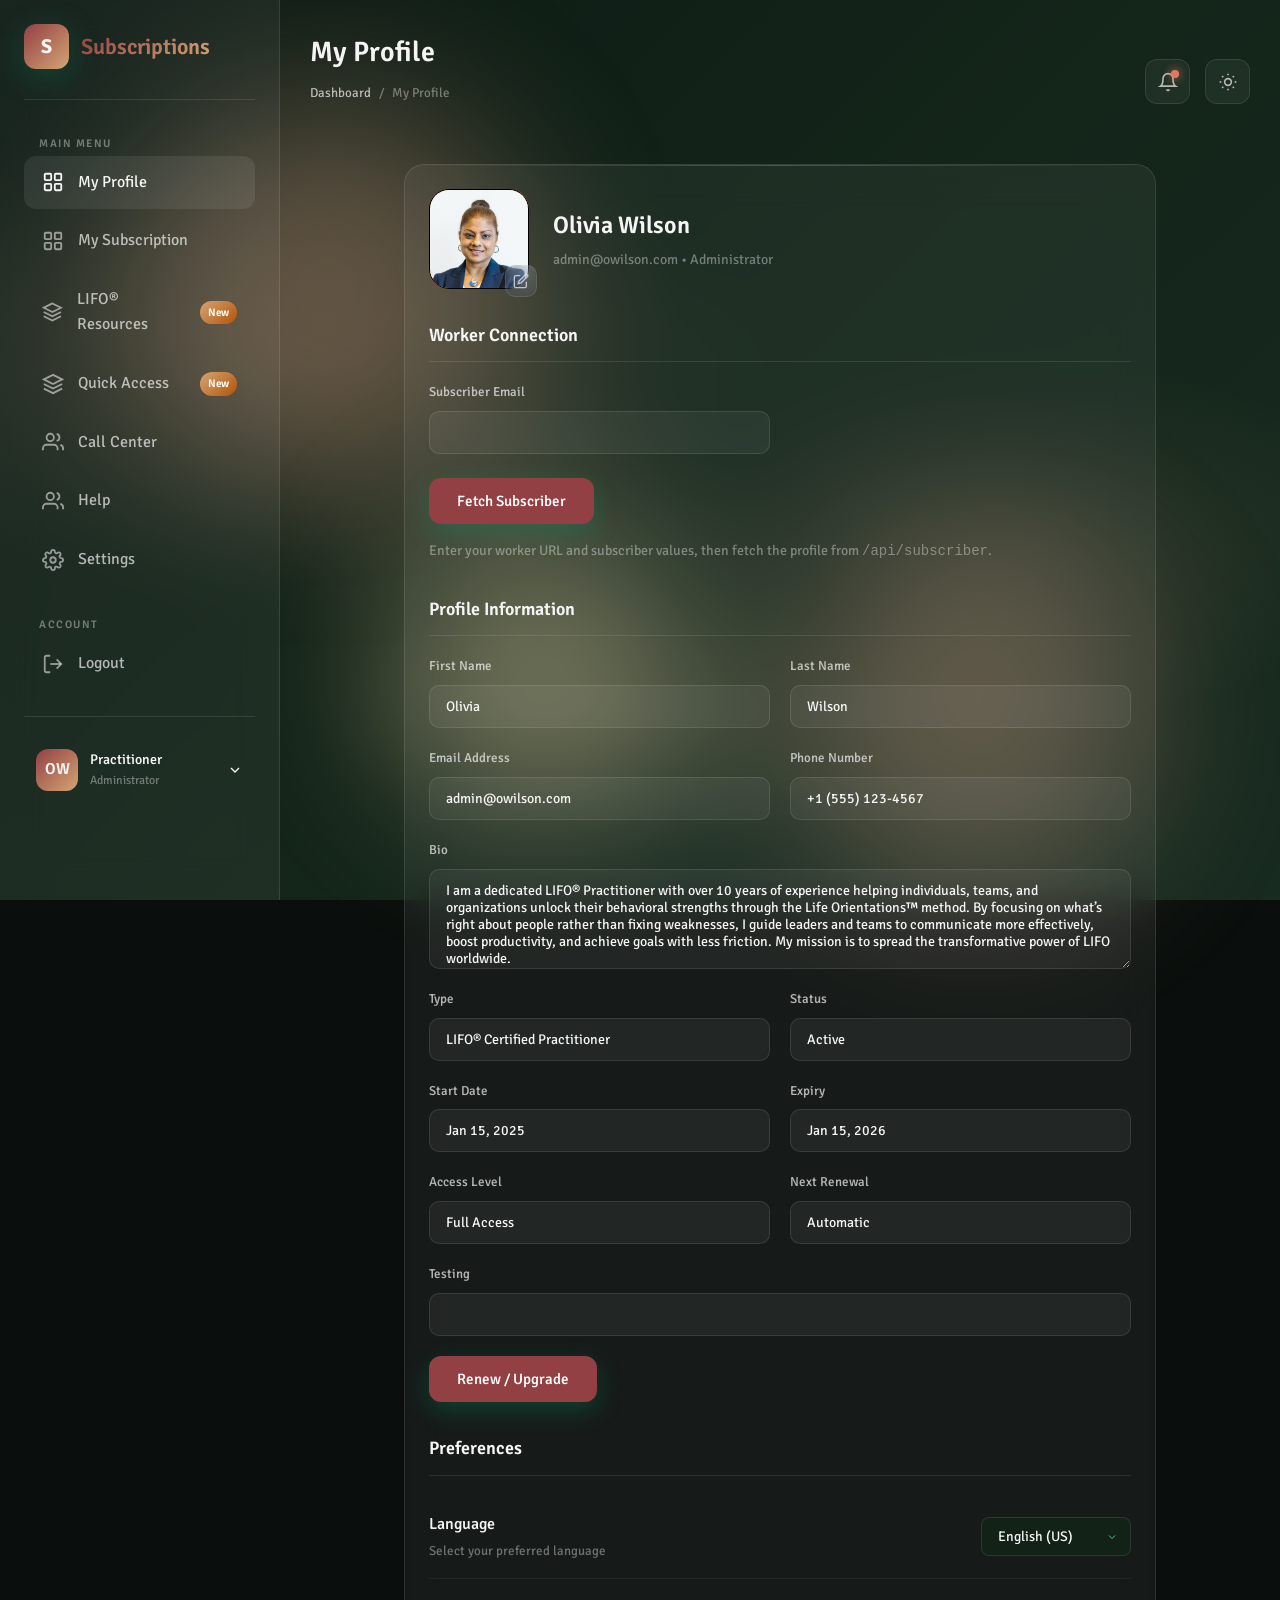
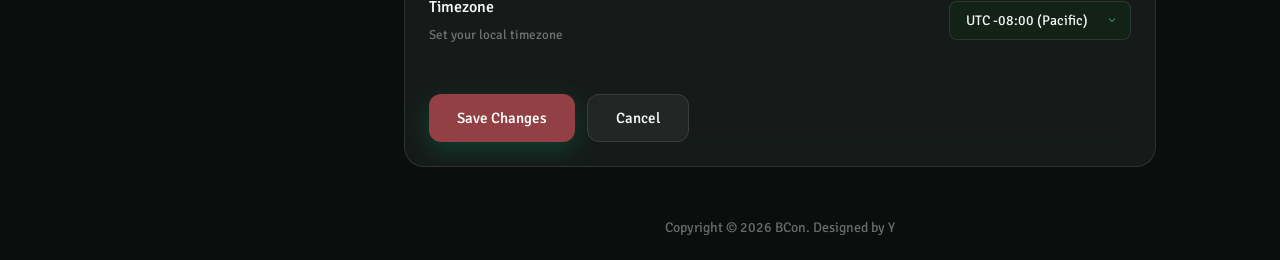
==== commit 87a4a20a: "Field Connection done" ====
--- a/index.html
+++ b/index.html
@@ -192,7 +192,7 @@
               
 
                  
-                <div class="glass-card">
+                <div class="glass-card profile-shell-card">
 
                     <div class="settings-tab-content active" id="tab-profile">
                         <div class="profile-header">
@@ -207,59 +207,51 @@
                                     </svg>
                                 </div>
                             </div>
-                        <div class="profile-info">
-                                <h2 id="subscriberName">Olivia Wilson</h2>
-                                <p id="subscriberMeta">admin@owilson.com • Administrator</p>
-                            </div>
-                        </div>
-
-                        <div class="settings-section">
+                        <div class="profile-info">
+                                <h2 id="subscriberName">Olivia Wilson</h2>
+                                <p id="subscriberMeta">admin@owilson.com • Administrator</p>
+                            </div>
+                        </div>
+
+                        <div class="settings-section">
                             <h3 class="settings-section-title">Worker Connection</h3>
                             <form id="workerSubscriberForm">
                                 <div class="form-grid">
-                                    <div class="form-group-settings full-width">
-                                        <label for="workerBaseUrl">Worker Base URL</label>
-                                        <input id="workerBaseUrl" type="url" placeholder="https://your-worker.your-subdomain.workers.dev">
-                                    </div>
                                     <div class="form-group-settings">
                                         <label for="workerEmail">Subscriber Email</label>
-                                        <input id="workerEmail" type="email" value="admin@owilson.com" required>
-                                    </div>
-                                    <div class="form-group-settings">
-                                        <label for="workerUid">User ID</label>
-                                        <input id="workerUid" type="text" placeholder="42" required>
-                                    </div>
-                                    <div class="form-group-settings full-width">
-                                        <label for="workerFingerprint">Fingerprint</label>
-                                        <textarea id="workerFingerprint" rows="4" placeholder="Paste the fingerprint value sent from your app" required></textarea>
+                                        <input id="workerEmail" type="email" value="" required>
                                     </div>
                                 </div>
+
+                                <input id="workerBaseUrl" type="hidden" value="https://dnn-subscription-portal.vvelascoao2022.workers.dev/">
+                                <input id="workerUid" type="hidden" value="422">
+                                <input id="workerFingerprint" type="hidden" value="12">
 
                                 <div class="btn-group">
                                     <button class="btn btn-primary" type="submit" style="width: auto;">Fetch Subscriber</button>
                                 </div>
-                            </form>
-
-                            <div id="workerStatus" style="margin-top: 16px; color: var(--text-muted); font-size: 14px;">
-                                Enter your worker URL and subscriber values, then fetch the profile from <code>/api/subscriber</code>.
-                            </div>
-                        </div>
-
-                        <div class="settings-section">
-                            <h3 class="settings-section-title">Profile Information</h3>
-                            <div class="form-grid">
-                                <div class="form-group-settings">
-                                    <label>First Name</label>
-                                    <input id="profileFirstName" type="text" value="Olivia">
-                                </div>
-                                <div class="form-group-settings">
-                                    <label>Last Name</label>
-                                    <input id="profileLastName" type="text" value="Wilson">
-                                </div>
-                                <div class="form-group-settings">
-                                    <label>Email Address</label>
-                                    <input id="profileEmail" type="email" value="admin@owilson.com">
-                                </div>
+                            </form>
+
+                            <div id="workerStatus" style="margin-top: 16px; color: var(--text-muted); font-size: 14px;">
+                                Enter your worker URL and subscriber values, then fetch the profile from <code>/api/subscriber</code>.
+                            </div>
+                        </div>
+
+                        <div class="settings-section">
+                            <h3 class="settings-section-title">Profile Information</h3>
+                            <div class="form-grid">
+                                <div class="form-group-settings">
+                                    <label>First Name</label>
+                                    <input id="profileFirstName" type="text" value="Olivia">
+                                </div>
+                                <div class="form-group-settings">
+                                    <label>Last Name</label>
+                                    <input id="profileLastName" type="text" value="Wilson">
+                                </div>
+                                <div class="form-group-settings">
+                                    <label>Email Address</label>
+                                    <input id="profileEmail" type="email" value="admin@owilson.com">
+                                </div>
                                 <div class="form-group-settings">
                                     <label>Phone Number</label>
                                     <input type="tel" value="+1 (555) 123-4567">
@@ -268,7 +260,38 @@
                                     <label>Bio</label>
                                     <textarea>I am a dedicated LIFO® Practitioner with over 10 years of experience helping individuals, teams, and organizations unlock their behavioral strengths through the Life Orientations™ method. By focusing on what’s right about people rather than fixing weaknesses, I guide leaders and teams to communicate more effectively, boost productivity, and achieve goals with less friction. My mission is to spread the transformative power of LIFO worldwide.</textarea>
                                 </div>
-                            </div>
+                                <div class="form-group-settings">
+                                    <label>Type</label>
+                                    <input id="profileSubscriptionType" type="text" value="LIFO® Certified Practitioner" readonly>
+                                </div>
+                                <div class="form-group-settings">
+                                    <label>Status</label>
+                                    <input id="profileSubscriptionStatus" type="text" value="Active" readonly>
+                                </div>
+                                <div class="form-group-settings">
+                                    <label>Start Date</label>
+                                    <input id="profileSubscriptionStartDate" type="text" value="Jan 15, 2025" readonly>
+                                </div>
+                                <div class="form-group-settings">
+                                    <label>Expiry</label>
+                                    <input id="profileSubscriptionExpiryDate" type="text" value="Jan 15, 2026" readonly>
+                                </div>
+                                <div class="form-group-settings">
+                                    <label>Access Level</label>
+                                    <input id="profileSubscriptionAccessLevel" type="text" value="Full Access" readonly>
+                                </div>
+                                <div class="form-group-settings">
+                                    <label>Next Renewal</label>
+                                    <input id="profileSubscriptionNextRenewal" type="text" value="Automatic" readonly>
+                                </div>
+                                <div class="form-group-settings full-width">
+                                    <label>Testing</label>
+                                    <input id="profileTestingField" type="text" value="" readonly>
+                                </div>
+                            </div>
+                            <div class="btn-group" style="margin-top: 20px;">
+                                <button class="btn btn-primary" style="width: auto;">Renew / Upgrade</button>
+                            </div>
                         </div>
 
                         <div class="settings-section">
@@ -306,95 +329,6 @@
                             <button class="btn btn-secondary" style="width: auto;">Cancel</button>
                         </div>
                     </div>
-                </div>
-
-                <br>
-                <div class="glass-card">
-                    <!-- Profile Tab -->
-
-                    
-
-                    <div class="settings-tab-content active" id="tab-profile">
-                        <div class="profile-header">
-                            <div class="profile-avatar-large">
-                                OW
-                                <div class="profile-avatar-edit">
-                                    <svg viewBox="0 0 24 24" fill="none" stroke="currentColor" stroke-width="2">
-                                        <path d="M11 4H4a2 2 0 0 0-2 2v14a2 2 0 0 0 2 2h14a2 2 0 0 0 2-2v-7"/>
-                                        <path d="M18.5 2.5a2.121 2.121 0 0 1 3 3L12 15l-4 1 1-4 9.5-9.5z"/>
-                                    </svg>
-                                </div>
-                            </div>
-                            <div class="profile-info">
-                                <h2>Olivia Wilson</h2>
-                                <p>admin@owilson.com • Administrator</p>
-                            </div>
-                        </div>
-
-                        <div class="settings-section">
-                            <h3 class="settings-section-title">Profile Information</h3>
-                            <div class="form-grid">
-                                <div class="form-group-settings">
-                                    <label>First Name</label>
-                                    <input type="text" value="Olivia">
-                                </div>
-                                <div class="form-group-settings">
-                                    <label>Last Name</label>
-                                    <input type="text" value="Wilson">
-                                </div>
-                                <div class="form-group-settings">
-                                    <label>Email Address</label>
-                                    <input type="email" value="admin@owilson.com">
-                                </div>
-                                <div class="form-group-settings">
-                                    <label>Phone Number</label>
-                                    <input type="tel" value="+1 (555) 123-4567">
-                                </div>
-                                <div class="form-group-settings full-width">
-                                    <label>Bio</label>
-                                    <textarea>I am a dedicated LIFO® Practitioner with over 10 years of experience helping individuals, teams, and organizations unlock their behavioral strengths through the Life Orientations™ method. By focusing on what’s right about people rather than fixing weaknesses, I guide leaders and teams to communicate more effectively, boost productivity, and achieve goals with less friction. My mission is to spread the transformative power of LIFO worldwide.</textarea>
-                                </div>
-                            </div>
-                        </div>
-
-                        <div class="settings-section">
-                            <h3 class="settings-section-title">Preferences</h3>
-                            <div class="settings-row">
-                                <div class="settings-label">
-                                    <span class="settings-label-title">Language</span>
-                                    <span class="settings-label-desc">Select your preferred language</span>
-                                </div>
-                                <select class="settings-select">
-                                    <option>English (US)</option>
-                                    <option>English (UK)</option>
-                                    <option>Spanish</option>
-                                    <option>French</option>
-                                    <option>German</option>
-                                </select>
-                            </div>
-                            <div class="settings-row">
-                                <div class="settings-label">
-                                    <span class="settings-label-title">Timezone</span>
-                                    <span class="settings-label-desc">Set your local timezone</span>
-                                </div>
-                                <select class="settings-select">
-                                    <option>UTC -08:00 (Pacific)</option>
-                                    <option>UTC -05:00 (Eastern)</option>
-                                    <option>UTC +00:00 (London)</option>
-                                    <option>UTC +01:00 (Berlin)</option>
-                                    <option>UTC +09:00 (Tokyo)</option>
-                                </select>
-                            </div>
-                        </div>
-
-                        <div class="btn-group">
-                            <button class="btn btn-primary" style="width: auto;">Save Changes</button>
-                            <button class="btn btn-secondary" style="width: auto;">Cancel</button>
-                        </div>
-                    </div>
-
-
-                    
 
                     <!-- Security Tab -->
                     <div class="settings-tab-content" id="tab-security">
@@ -650,21 +584,47 @@
                     <!-- Billing Tab -->
                     <div class="settings-tab-content" id="tab-billing">
                         <div class="settings-section">
-                            <h3 class="settings-section-title">Current Plan</h3>
+                            <h3 class="settings-section-title">Current Subscription</h3>
                             <div class="billing-plan-card" style="background: linear-gradient(135deg, rgba(5, 150, 105, 0.15), rgba(212, 165, 116, 0.15)); padding: 24px; border-radius: 16px; margin-bottom: 20px; border: 1px solid var(--glass-border);">
                                 <div style="display: flex; justify-content: space-between; align-items: center; margin-bottom: 16px;">
                                     <div>
-                                        <h4 style="font-size: 20px; font-weight: 600; margin-bottom: 4px;">Pro Plan</h4>
-                                        <p style="color: var(--text-muted); font-size: 14px;">Billed monthly</p>
+                                        <h4 style="font-size: 20px; font-weight: 600; margin-bottom: 4px;">LIFO® Certified Practitioner</h4>
+                                        <p style="color: var(--text-muted); font-size: 14px;">Professional certification membership</p>
                                     </div>
                                     <div style="text-align: right;">
-                                        <span style="font-family: 'Space Mono', monospace; font-size: 32px; font-weight: 700;">$29</span>
-                                        <span style="color: var(--text-muted);">/month</span>
-                                    </div>
-                                </div>
+                                        <span class="status-badge completed">Active</span>
+                                    </div>
+                                </div>
+
+                                <div class="form-grid" style="margin-bottom: 20px;">
+                                    <div class="form-group-settings">
+                                        <label>Type</label>
+                                        <input type="text" value="LIFO® Certified Practitioner" readonly>
+                                    </div>
+                                    <div class="form-group-settings">
+                                        <label>Status</label>
+                                        <input type="text" value="Active" readonly>
+                                    </div>
+                                    <div class="form-group-settings">
+                                        <label>Start Date</label>
+                                        <input type="text" value="Jan 15, 2025" readonly>
+                                    </div>
+                                    <div class="form-group-settings">
+                                        <label>Expiry</label>
+                                        <input type="text" value="Jan 15, 2026" readonly>
+                                    </div>
+                                    <div class="form-group-settings">
+                                        <label>Access Level</label>
+                                        <input type="text" value="Full Access" readonly>
+                                    </div>
+                                    <div class="form-group-settings">
+                                        <label>Next Renewal</label>
+                                        <input type="text" value="Automatic" readonly>
+                                    </div>
+                                </div>
+
                                 <div style="display: flex; gap: 12px;">
-                                    <button class="btn btn-primary" style="width: auto; padding: 10px 20px;">Upgrade Plan</button>
-                                    <button class="btn btn-secondary" style="width: auto; padding: 10px 20px;">Cancel Subscription</button>
+                                    <button class="btn btn-primary" style="width: auto; padding: 10px 20px;">Renew / Upgrade</button>
                                 </div>
                             </div>
                         </div>
@@ -749,91 +709,109 @@
     <footer class="site-footer">
         <p>Copyright © 2026 BCon. Designed by Y</p>
     </footer>
-
-    <script src="templatemo-glass-admin-script.js"></script>
-    <script>
-        (function () {
-            const form = document.getElementById('workerSubscriberForm');
-            if (!form) return;
-
-            const workerBaseUrlInput = document.getElementById('workerBaseUrl');
-            const emailInput = document.getElementById('workerEmail');
-            const uidInput = document.getElementById('workerUid');
-            const fingerprintInput = document.getElementById('workerFingerprint');
-            const statusEl = document.getElementById('workerStatus');
-
-            const profileFirstName = document.getElementById('profileFirstName');
-            const profileLastName = document.getElementById('profileLastName');
-            const profileEmail = document.getElementById('profileEmail');
+
+    <script src="templatemo-glass-admin-script.js"></script>
+    <script>
+        (function () {
+            const form = document.getElementById('workerSubscriberForm');
+            if (!form) return;
+
+            const workerBaseUrlInput = document.getElementById('workerBaseUrl');
+            const emailInput = document.getElementById('workerEmail');
+            const uidInput = document.getElementById('workerUid');
+            const fingerprintInput = document.getElementById('workerFingerprint');
+            const statusEl = document.getElementById('workerStatus');
+
+            const profileFirstName = document.getElementById('profileFirstName');
+            const profileLastName = document.getElementById('profileLastName');
+            const profileEmail = document.getElementById('profileEmail');
+            const profileSubscriptionType = document.getElementById('profileSubscriptionType');
+            const profileSubscriptionStatus = document.getElementById('profileSubscriptionStatus');
+            const profileSubscriptionStartDate = document.getElementById('profileSubscriptionStartDate');
+            const profileSubscriptionExpiryDate = document.getElementById('profileSubscriptionExpiryDate');
+            const profileSubscriptionAccessLevel = document.getElementById('profileSubscriptionAccessLevel');
+            const profileSubscriptionNextRenewal = document.getElementById('profileSubscriptionNextRenewal');
+            const profileTestingField = document.getElementById('profileTestingField');
             const subscriberName = document.getElementById('subscriberName');
             const subscriberMeta = document.getElementById('subscriberMeta');
-
-            const savedBaseUrl = localStorage.getItem('workerBaseUrl');
-            if (savedBaseUrl) {
-                workerBaseUrlInput.value = savedBaseUrl;
-            }
-
-            form.addEventListener('submit', async function (event) {
-                event.preventDefault();
-
-                const baseUrl = workerBaseUrlInput.value.trim().replace(/\/$/, '');
-                const email = emailInput.value.trim();
-                const uid = uidInput.value.trim();
-                const fp = fingerprintInput.value.trim();
-
-                if (!baseUrl || !email || !uid || !fp) {
-                    statusEl.textContent = 'Please fill in the worker URL, email, user ID, and fingerprint.';
-                    statusEl.style.color = '#ff6b6b';
-                    return;
-                }
-
-                localStorage.setItem('workerBaseUrl', baseUrl);
-
-                const params = new URLSearchParams({
-                    email: email,
-                    uid: uid,
-                    fp: fp
-                });
-
-                statusEl.textContent = 'Fetching subscriber details...';
-                statusEl.style.color = 'var(--text-muted)';
-
-                try {
-                    const response = await fetch(baseUrl + '/api/subscriber?' + params.toString(), {
-                        method: 'GET',
-                        headers: {
-                            'Accept': 'application/json'
-                        }
-                    });
-
-                    const data = await response.json().catch(() => ({}));
-
-                    if (!response.ok) {
-                        throw new Error(data.error || 'Request failed');
-                    }
-
-                    const firstname = data.firstname || '';
-                    const lastname = data.lastname || '';
-                    const fullName = [firstname, lastname].filter(Boolean).join(' ') || 'Subscriber found';
-                    const subscribedText = data.subscribed === null
-                        ? 'Subscription status unavailable'
-                        : (data.subscribed ? 'Subscribed' : 'Not subscribed');
-
-                    profileFirstName.value = firstname;
-                    profileLastName.value = lastname;
-                    profileEmail.value = email;
+
+            const defaultBaseUrl = 'https://dnn-subscription-portal.vvelascoao2022.workers.dev/';
+            const savedBaseUrl = localStorage.getItem('workerBaseUrl');
+            if (savedBaseUrl) {
+                workerBaseUrlInput.value = savedBaseUrl;
+            } else {
+                workerBaseUrlInput.value = defaultBaseUrl;
+            }
+
+            form.addEventListener('submit', async function (event) {
+                event.preventDefault();
+
+                const baseUrl = workerBaseUrlInput.value.trim().replace(/\/$/, '');
+                const email = emailInput.value.trim();
+                const uid = uidInput.value.trim();
+                const fp = fingerprintInput.value.trim();
+
+                if (!baseUrl || !email || !uid || !fp) {
+                    statusEl.textContent = 'Please fill in the worker URL, email, user ID, and fingerprint.';
+                    statusEl.style.color = '#ff6b6b';
+                    return;
+                }
+
+                localStorage.setItem('workerBaseUrl', baseUrl);
+
+                const params = new URLSearchParams({
+                    email: email,
+                    uid: uid,
+                    fp: fp
+                });
+
+                statusEl.textContent = 'Fetching subscriber details...';
+                statusEl.style.color = 'var(--text-muted)';
+
+                try {
+                    const response = await fetch(baseUrl + '/api/subscriber?' + params.toString(), {
+                        method: 'GET',
+                        headers: {
+                            'Accept': 'application/json'
+                        }
+                    });
+
+                    const data = await response.json().catch(() => ({}));
+
+                    if (!response.ok) {
+                        throw new Error(data.error || 'Request failed');
+                    }
+
+                    const firstname = data.firstname || '';
+                    const lastname = data.lastname || '';
+                    const subscription = data.subscription || {};
+                    const fullName = [firstname, lastname].filter(Boolean).join(' ') || 'Subscriber found';
+                    const subscribedText = data.subscribed === null
+                        ? 'Subscription status unavailable'
+                        : (data.subscribed ? 'Subscribed' : 'Not subscribed');
+
+                    profileFirstName.value = firstname;
+                    profileLastName.value = lastname;
+                    profileEmail.value = email;
+                    profileSubscriptionType.value = subscription.type || '';
+                    profileSubscriptionStatus.value = subscription.status || '';
+                    profileSubscriptionStartDate.value = subscription.startDate || '';
+                    profileSubscriptionExpiryDate.value = subscription.expiryDate || '';
+                    profileSubscriptionAccessLevel.value = subscription.accessLevel || '';
+                    profileSubscriptionNextRenewal.value = subscription.nextRenewal || '';
+                    profileTestingField.value = subscription.testing || '';
                     subscriberName.textContent = fullName;
                     subscriberMeta.textContent = email + ' • ' + subscribedText;
-
-                    statusEl.textContent = 'Subscriber loaded successfully.';
-                    statusEl.style.color = '#10b981';
-                } catch (error) {
-                    statusEl.textContent = error.message || 'Unable to reach the worker.';
-                    statusEl.style.color = '#ff6b6b';
-                }
-            });
-        }());
-    </script>
-    <!-- TemplateMo 607 Glass Admin -->
-</body>
-</html>
+
+                    statusEl.textContent = 'Subscriber loaded successfully.';
+                    statusEl.style.color = '#10b981';
+                } catch (error) {
+                    statusEl.textContent = error.message || 'Unable to reach the worker.';
+                    statusEl.style.color = '#ff6b6b';
+                }
+            });
+        }());
+    </script>
+    <!-- TemplateMo 607 Glass Admin -->
+</body>
+</html>
--- a/templatemo-glass-admin-style.css
+++ b/templatemo-glass-admin-style.css
@@ -583,9 +583,9 @@
 /* ============================================
    GLASS CARD BASE
 ============================================ */
-.glass-card {
-    background: var(--glass-bg);
-    backdrop-filter: blur(20px);
+.glass-card {
+    background: var(--glass-bg);
+    backdrop-filter: blur(20px);
     -webkit-backdrop-filter: blur(20px);
     border: 1px solid var(--glass-border);
     border-radius: var(--border-radius);
@@ -594,8 +594,13 @@
     overflow: hidden;
     transition: all var(--transition-normal);
     transform-style: preserve-3d;
-    perspective: 1000px;
-}
+    perspective: 1000px;
+}
+
+.profile-shell-card {
+    width: 80%;
+    margin: 0 auto;
+}
 
 .glass-card::before {
     content: '';
@@ -2236,9 +2241,9 @@
     }
 }
 
-@media (max-width: 480px) {
-    .main-content {
-        padding: 20px 15px;
+@media (max-width: 480px) {
+    .main-content {
+        padding: 20px 15px;
     }
     
     .glass-card {
@@ -2258,10 +2263,16 @@
         padding: 12px 8px;
     }
 
-    .social-login {
-        flex-direction: column;
-    }
-}
+    .social-login {
+        flex-direction: column;
+    }
+}
+
+@media (max-width: 1024px) {
+    .profile-shell-card {
+        width: 100%;
+    }
+}
 
 /* ============================================
    ANIMATIONS
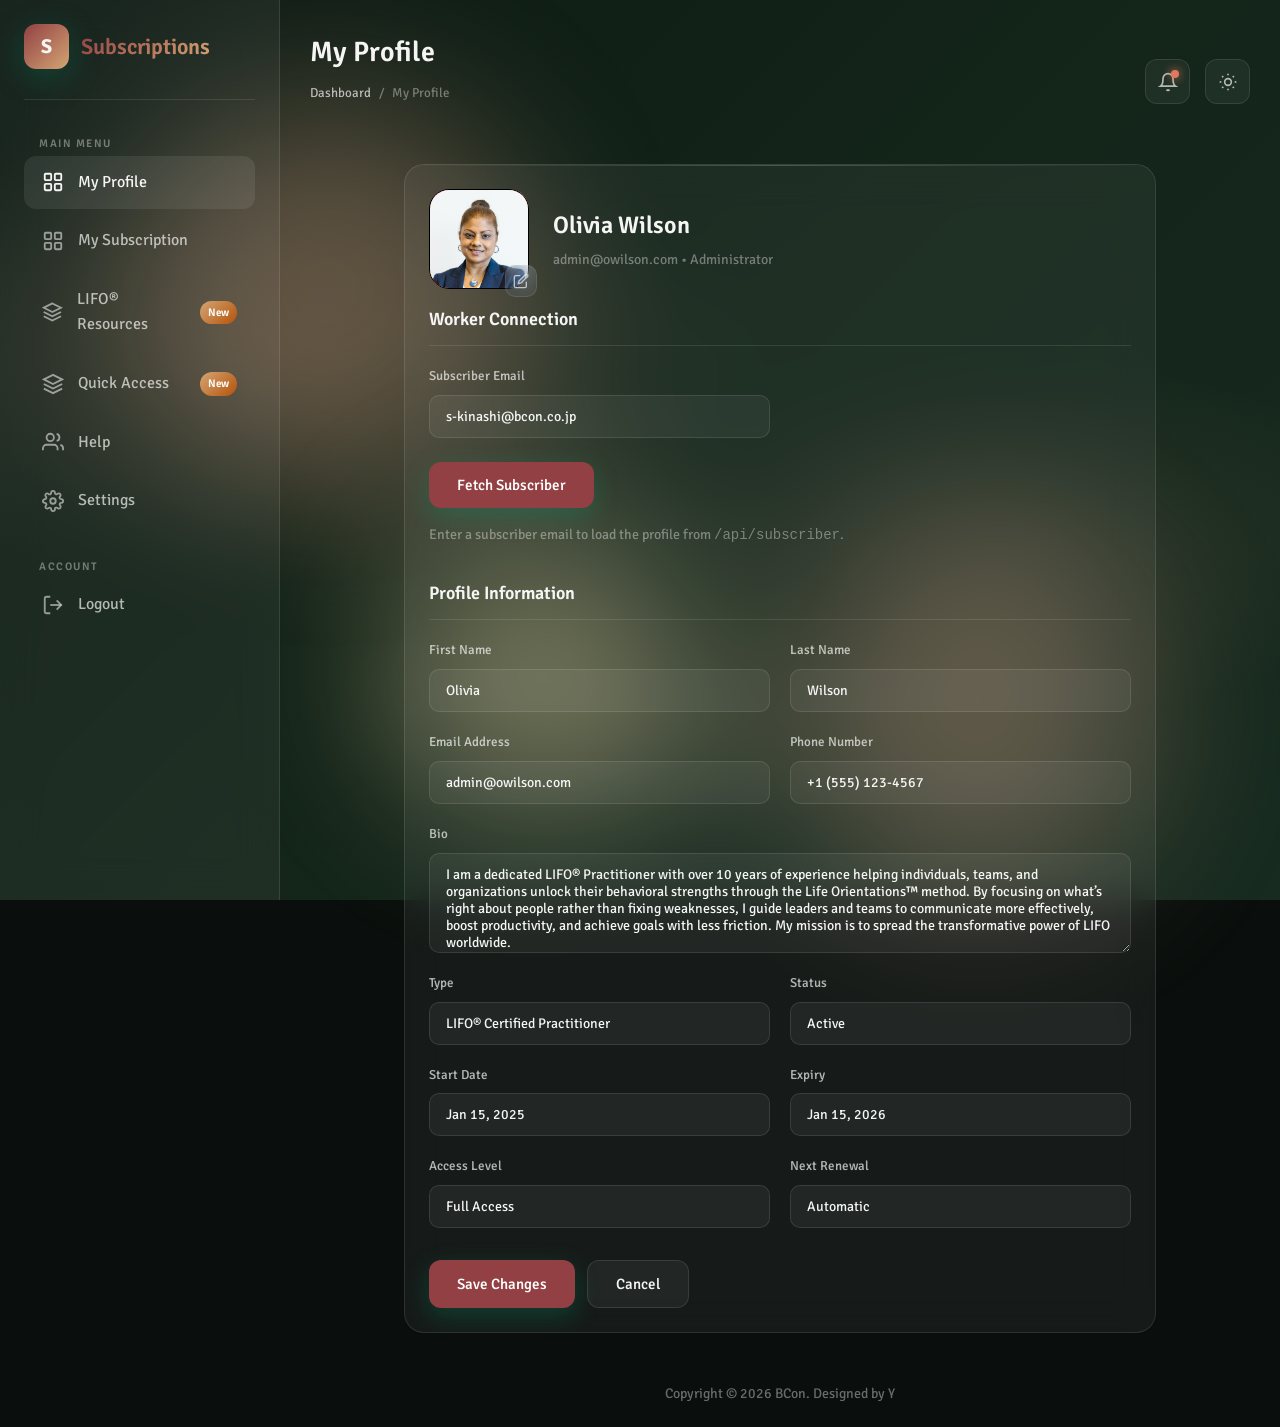
==== commit bf680817: "Completed Change Profile Picture Feature" ====
--- a/index.html
+++ b/index.html
@@ -87,21 +87,9 @@
                             </a>
                         </li>
 
-                        <li class="nav-item">
-                            <a href="index.html" class="nav-link">
-                                <svg class="nav-icon" viewBox="0 0 24 24" fill="none" stroke="currentColor" stroke-width="2">
-                                    <path d="M17 21v-2a4 4 0 0 0-4-4H5a4 4 0 0 0-4 4v2"/>
-                                    <circle cx="9" cy="7" r="4"/>
-                                    <path d="M23 21v-2a4 4 0 0 0-3-3.87"/>
-                                    <path d="M16 3.13a4 4 0 0 1 0 7.75"/>
-                                </svg>
-                                Call Center
-                            </a>
-                        </li>
-
-                        <li class="nav-item">
-                            <a href="index.html" class="nav-link">
-                                <svg class="nav-icon" viewBox="0 0 24 24" fill="none" stroke="currentColor" stroke-width="2">
+                        <li class="nav-item">
+                            <a href="index.html" class="nav-link">
+                                <svg class="nav-icon" viewBox="0 0 24 24" fill="none" stroke="currentColor" stroke-width="2">
                                     <path d="M17 21v-2a4 4 0 0 0-4-4H5a4 4 0 0 0-4 4v2"/>
                                     <circle cx="9" cy="7" r="4"/>
                                     <path d="M23 21v-2a4 4 0 0 0-3-3.87"/>
@@ -139,19 +127,7 @@
                 </li>
             </ul>
 
-            <div class="sidebar-footer">
-                <div class="user-profile">
-                    <div class="user-avatar">OW</div>
-                    <div class="user-info">
-                        <div class="user-name">Practitioner</div>
-                        <div class="user-role">Administrator</div>
-                    </div>
-                    <svg width="16" height="16" viewBox="0 0 24 24" fill="none" stroke="currentColor" stroke-width="2">
-                        <polyline points="6 9 12 15 18 9"/>
-                    </svg>
-                </div>
-            </div>
-        </aside>
+        </aside>
 
         <!-- Main Content -->
         <main class="main-content">
@@ -192,49 +168,49 @@
               
 
                  
-                <div class="glass-card profile-shell-card">
-
-                    <div class="settings-tab-content active" id="tab-profile">
-                        <div class="profile-header">
-                            <div class="profile-avatar-large">
-                           
-                                <img class="picicon" src="img/owilson2.png">
-                            
-                                <div class="profile-avatar-edit">
-                                    <svg viewBox="0 0 24 24" fill="none" stroke="currentColor" stroke-width="2">
-                                        <path d="M11 4H4a2 2 0 0 0-2 2v14a2 2 0 0 0 2 2h14a2 2 0 0 0 2-2v-7"/>
-                                        <path d="M18.5 2.5a2.121 2.121 0 0 1 3 3L12 15l-4 1 1-4 9.5-9.5z"/>
-                                    </svg>
-                                </div>
-                            </div>
-                        <div class="profile-info">
-                                <h2 id="subscriberName">Olivia Wilson</h2>
-                                <p id="subscriberMeta">admin@owilson.com • Administrator</p>
-                            </div>
-                        </div>
-
-                        <div class="settings-section">
+                <div class="glass-card profile-shell-card">
+
+                    <div class="settings-tab-content active" id="tab-profile">
+                        <div class="profile-header">
+                            <div class="profile-avatar-large">
+                                <img id="profileAvatarImage" class="picicon" src="img/owilson2.png" alt="Profile picture">
+                                <button id="profileAvatarTrigger" class="profile-avatar-edit" type="button" aria-label="Upload profile picture">
+                                    <svg viewBox="0 0 24 24" fill="none" stroke="currentColor" stroke-width="2">
+                                        <path d="M11 4H4a2 2 0 0 0-2 2v14a2 2 0 0 0 2 2h14a2 2 0 0 0 2-2v-7"/>
+                                        <path d="M18.5 2.5a2.121 2.121 0 0 1 3 3L12 15l-4 1 1-4 9.5-9.5z"/>
+                                    </svg>
+                                </button>
+                                <input id="profileAvatarFileInput" type="file" accept="image/*" hidden>
+                            </div>
+                            <div class="profile-info">
+                                <h2 id="subscriberName">Olivia Wilson</h2>
+                                <p id="subscriberMeta">admin@owilson.com • Administrator</p>
+                            </div>
+                        </div>
+                        <div id="avatarUploadStatus" style="margin-top: -16px; margin-bottom: 24px; color: var(--text-muted); font-size: 14px;"></div>
+
+                        <div class="settings-section">
                             <h3 class="settings-section-title">Worker Connection</h3>
-                            <form id="workerSubscriberForm">
-                                <div class="form-grid">
-                                    <div class="form-group-settings">
-                                        <label for="workerEmail">Subscriber Email</label>
-                                        <input id="workerEmail" type="email" value="" required>
-                                    </div>
-                                </div>
-
-                                <input id="workerBaseUrl" type="hidden" value="https://dnn-subscription-portal.vvelascoao2022.workers.dev/">
-                                <input id="workerUid" type="hidden" value="422">
-                                <input id="workerFingerprint" type="hidden" value="12">
-
-                                <div class="btn-group">
-                                    <button class="btn btn-primary" type="submit" style="width: auto;">Fetch Subscriber</button>
-                                </div>
+                            <form id="workerSubscriberForm">
+                                <div class="form-grid">
+                                    <div class="form-group-settings">
+                                        <label for="workerEmail">Subscriber Email</label>
+                                        <input id="workerEmail" type="email" value="s-kinashi@bcon.co.jp" placeholder="s-kinashi@bcon.co.jp" required>
+                                    </div>
+                                </div>
+
+                                <input id="workerBaseUrl" type="hidden" value="https://dnn-subscription-portal.vvelascoao2022.workers.dev/">
+                                <input id="workerUid" type="hidden" value="422">
+                                <input id="workerFingerprint" type="hidden" value="12">
+
+                                <div class="btn-group">
+                                    <button class="btn btn-primary" type="submit" style="width: auto;">Fetch Subscriber</button>
+                                </div>
                             </form>
 
-                            <div id="workerStatus" style="margin-top: 16px; color: var(--text-muted); font-size: 14px;">
-                                Enter your worker URL and subscriber values, then fetch the profile from <code>/api/subscriber</code>.
-                            </div>
+                            <div id="workerStatus" style="margin-top: 16px; color: var(--text-muted); font-size: 14px;">
+                                Enter a subscriber email to load the profile from <code>/api/subscriber</code>.
+                            </div>
                         </div>
 
                         <div class="settings-section">
@@ -280,47 +256,10 @@
                                     <label>Access Level</label>
                                     <input id="profileSubscriptionAccessLevel" type="text" value="Full Access" readonly>
                                 </div>
-                                <div class="form-group-settings">
-                                    <label>Next Renewal</label>
-                                    <input id="profileSubscriptionNextRenewal" type="text" value="Automatic" readonly>
-                                </div>
-                                <div class="form-group-settings full-width">
-                                    <label>Testing</label>
-                                    <input id="profileTestingField" type="text" value="" readonly>
-                                </div>
-                            </div>
-                            <div class="btn-group" style="margin-top: 20px;">
-                                <button class="btn btn-primary" style="width: auto;">Renew / Upgrade</button>
-                            </div>
-                        </div>
-
-                        <div class="settings-section">
-                            <h3 class="settings-section-title">Preferences</h3>
-                            <div class="settings-row">
-                                <div class="settings-label">
-                                    <span class="settings-label-title">Language</span>
-                                    <span class="settings-label-desc">Select your preferred language</span>
-                                </div>
-                                <select class="settings-select">
-                                    <option>English (US)</option>
-                                    <option>English (UK)</option>
-                                    <option>Spanish</option>
-                                    <option>French</option>
-                                    <option>German</option>
-                                </select>
-                            </div>
-                            <div class="settings-row">
-                                <div class="settings-label">
-                                    <span class="settings-label-title">Timezone</span>
-                                    <span class="settings-label-desc">Set your local timezone</span>
-                                </div>
-                                <select class="settings-select">
-                                    <option>UTC -08:00 (Pacific)</option>
-                                    <option>UTC -05:00 (Eastern)</option>
-                                    <option>UTC +00:00 (London)</option>
-                                    <option>UTC +01:00 (Berlin)</option>
-                                    <option>UTC +09:00 (Tokyo)</option>
-                                </select>
+                                <div class="form-group-settings">
+                                    <label>Next Renewal</label>
+                                    <input id="profileSubscriptionNextRenewal" type="text" value="Automatic" readonly>
+                                </div>
                             </div>
                         </div>
 
@@ -713,49 +652,114 @@
     <script src="templatemo-glass-admin-script.js"></script>
     <script>
         (function () {
-            const form = document.getElementById('workerSubscriberForm');
-            if (!form) return;
-
-            const workerBaseUrlInput = document.getElementById('workerBaseUrl');
-            const emailInput = document.getElementById('workerEmail');
-            const uidInput = document.getElementById('workerUid');
-            const fingerprintInput = document.getElementById('workerFingerprint');
-            const statusEl = document.getElementById('workerStatus');
+            const form = document.getElementById('workerSubscriberForm');
+            if (!form) return;
+
+            const profileAvatarImage = document.getElementById('profileAvatarImage');
+            const profileAvatarTrigger = document.getElementById('profileAvatarTrigger');
+            const profileAvatarFileInput = document.getElementById('profileAvatarFileInput');
+            const avatarUploadStatus = document.getElementById('avatarUploadStatus');
+            const workerBaseUrlInput = document.getElementById('workerBaseUrl');
+            const emailInput = document.getElementById('workerEmail');
+            const uidInput = document.getElementById('workerUid');
+            const fingerprintInput = document.getElementById('workerFingerprint');
+            const statusEl = document.getElementById('workerStatus');
 
             const profileFirstName = document.getElementById('profileFirstName');
             const profileLastName = document.getElementById('profileLastName');
             const profileEmail = document.getElementById('profileEmail');
             const profileSubscriptionType = document.getElementById('profileSubscriptionType');
             const profileSubscriptionStatus = document.getElementById('profileSubscriptionStatus');
-            const profileSubscriptionStartDate = document.getElementById('profileSubscriptionStartDate');
-            const profileSubscriptionExpiryDate = document.getElementById('profileSubscriptionExpiryDate');
+            const profileSubscriptionStartDate = document.getElementById('profileSubscriptionStartDate');
+            const profileSubscriptionExpiryDate = document.getElementById('profileSubscriptionExpiryDate');
             const profileSubscriptionAccessLevel = document.getElementById('profileSubscriptionAccessLevel');
             const profileSubscriptionNextRenewal = document.getElementById('profileSubscriptionNextRenewal');
-            const profileTestingField = document.getElementById('profileTestingField');
             const subscriberName = document.getElementById('subscriberName');
             const subscriberMeta = document.getElementById('subscriberMeta');
+            const defaultAvatarSrc = profileAvatarImage.getAttribute('src');
 
             const defaultBaseUrl = 'https://dnn-subscription-portal.vvelascoao2022.workers.dev/';
             const savedBaseUrl = localStorage.getItem('workerBaseUrl');
-            if (savedBaseUrl) {
-                workerBaseUrlInput.value = savedBaseUrl;
-            } else {
-                workerBaseUrlInput.value = defaultBaseUrl;
-            }
-
-            form.addEventListener('submit', async function (event) {
-                event.preventDefault();
+            if (savedBaseUrl) {
+                workerBaseUrlInput.value = savedBaseUrl;
+            } else {
+                workerBaseUrlInput.value = defaultBaseUrl;
+            }
+
+            profileAvatarTrigger.addEventListener('click', function () {
+                profileAvatarFileInput.click();
+            });
+
+            profileAvatarFileInput.addEventListener('change', async function () {
+                const selectedFile = profileAvatarFileInput.files && profileAvatarFileInput.files[0];
+                if (!selectedFile) {
+                    return;
+                }
+
+                const baseUrl = workerBaseUrlInput.value.trim().replace(/\/$/, '');
+                const email = (emailInput.value || profileEmail.value).trim();
+                const uid = uidInput.value.trim();
+                const fp = fingerprintInput.value.trim();
+
+                if (!baseUrl || !email || !uid || !fp) {
+                    avatarUploadStatus.textContent = 'Load a subscriber first so the upload has the required details.';
+                    avatarUploadStatus.style.color = '#ff6b6b';
+                    profileAvatarFileInput.value = '';
+                    return;
+                }
+
+                const uploadData = new FormData();
+                uploadData.append('email', email);
+                uploadData.append('uid', uid);
+                uploadData.append('fp', fp);
+                uploadData.append('file', selectedFile);
+
+                avatarUploadStatus.textContent = 'Uploading picture to HubSpot...';
+                avatarUploadStatus.style.color = 'var(--text-muted)';
+                profileAvatarTrigger.disabled = true;
+
+                try {
+                    const response = await fetch(baseUrl + '/api/profile-image', {
+                        method: 'POST',
+                        body: uploadData
+                    });
+
+                    const data = await response.json().catch(() => ({}));
+
+                    if (!response.ok) {
+                        throw new Error(data.error || 'Failed to upload image');
+                    }
+
+                    if (data.profileImageUrl) {
+                        profileAvatarImage.src = appendCacheBust(data.profileImageUrl);
+                    }
+
+                    avatarUploadStatus.textContent = data.storedOnContact
+                        ? 'Picture uploaded and saved to HubSpot.'
+                        : 'Picture uploaded to HubSpot.';
+                    avatarUploadStatus.style.color = '#10b981';
+                } catch (error) {
+                    avatarUploadStatus.textContent = error.message || 'Failed to upload image.';
+                    avatarUploadStatus.style.color = '#ff6b6b';
+                } finally {
+                    profileAvatarTrigger.disabled = false;
+                    profileAvatarFileInput.value = '';
+                }
+            });
+
+            form.addEventListener('submit', async function (event) {
+                event.preventDefault();
 
                 const baseUrl = workerBaseUrlInput.value.trim().replace(/\/$/, '');
                 const email = emailInput.value.trim();
                 const uid = uidInput.value.trim();
-                const fp = fingerprintInput.value.trim();
-
-                if (!baseUrl || !email || !uid || !fp) {
-                    statusEl.textContent = 'Please fill in the worker URL, email, user ID, and fingerprint.';
-                    statusEl.style.color = '#ff6b6b';
-                    return;
-                }
+                const fp = fingerprintInput.value.trim();
+
+                if (!baseUrl || !email || !uid || !fp) {
+                    statusEl.textContent = 'Please enter a subscriber email before fetching the profile.';
+                    statusEl.style.color = '#ff6b6b';
+                    return;
+                }
 
                 localStorage.setItem('workerBaseUrl', baseUrl);
 
@@ -795,23 +799,36 @@
                     profileEmail.value = email;
                     profileSubscriptionType.value = subscription.type || '';
                     profileSubscriptionStatus.value = subscription.status || '';
-                    profileSubscriptionStartDate.value = subscription.startDate || '';
+                    profileSubscriptionStartDate.value = subscription.startDate || '';
                     profileSubscriptionExpiryDate.value = subscription.expiryDate || '';
                     profileSubscriptionAccessLevel.value = subscription.accessLevel || '';
                     profileSubscriptionNextRenewal.value = subscription.nextRenewal || '';
-                    profileTestingField.value = subscription.testing || '';
+                    if (data.profileImageUrl) {
+                        profileAvatarImage.src = appendCacheBust(data.profileImageUrl);
+                    } else {
+                        profileAvatarImage.src = defaultAvatarSrc;
+                    }
                     subscriberName.textContent = fullName;
                     subscriberMeta.textContent = email + ' • ' + subscribedText;
-
+
                     statusEl.textContent = 'Subscriber loaded successfully.';
                     statusEl.style.color = '#10b981';
                 } catch (error) {
                     statusEl.textContent = error.message || 'Unable to reach the worker.';
-                    statusEl.style.color = '#ff6b6b';
-                }
-            });
-        }());
-    </script>
+                    statusEl.style.color = '#ff6b6b';
+                }
+            });
+
+            function appendCacheBust(url) {
+                if (!url) {
+                    return defaultAvatarSrc;
+                }
+
+                const separator = url.includes('?') ? '&' : '?';
+                return url + separator + 't=' + Date.now();
+            }
+        }());
+    </script>
     <!-- TemplateMo 607 Glass Admin -->
 </body>
 </html>
--- a/templatemo-glass-admin-style.css
+++ b/templatemo-glass-admin-style.css
@@ -2026,9 +2026,9 @@
     position: relative;
 }
 
-.profile-avatar-edit {
-    position: absolute;
-    bottom: -8px;
+.profile-avatar-edit {
+    position: absolute;
+    bottom: -8px;
     right: -8px;
     width: 32px;
     height: 32px;
@@ -2036,17 +2036,25 @@
     backdrop-filter: blur(10px);
     border: 1px solid var(--glass-border);
     border-radius: 10px;
-    display: flex;
-    align-items: center;
-    justify-content: center;
-    cursor: pointer;
-    transition: all var(--transition-fast);
-}
-
-.profile-avatar-edit:hover {
-    background: var(--glass-hover);
-    border-color: var(--emerald-light);
-}
+    display: flex;
+    align-items: center;
+    justify-content: center;
+    cursor: pointer;
+    transition: all var(--transition-fast);
+    padding: 0;
+    appearance: none;
+    -webkit-appearance: none;
+}
+
+.profile-avatar-edit:hover {
+    background: var(--glass-hover);
+    border-color: var(--emerald-light);
+}
+
+.profile-avatar-edit:disabled {
+    cursor: wait;
+    opacity: 0.65;
+}
 
 .profile-avatar-edit svg {
     width: 16px;
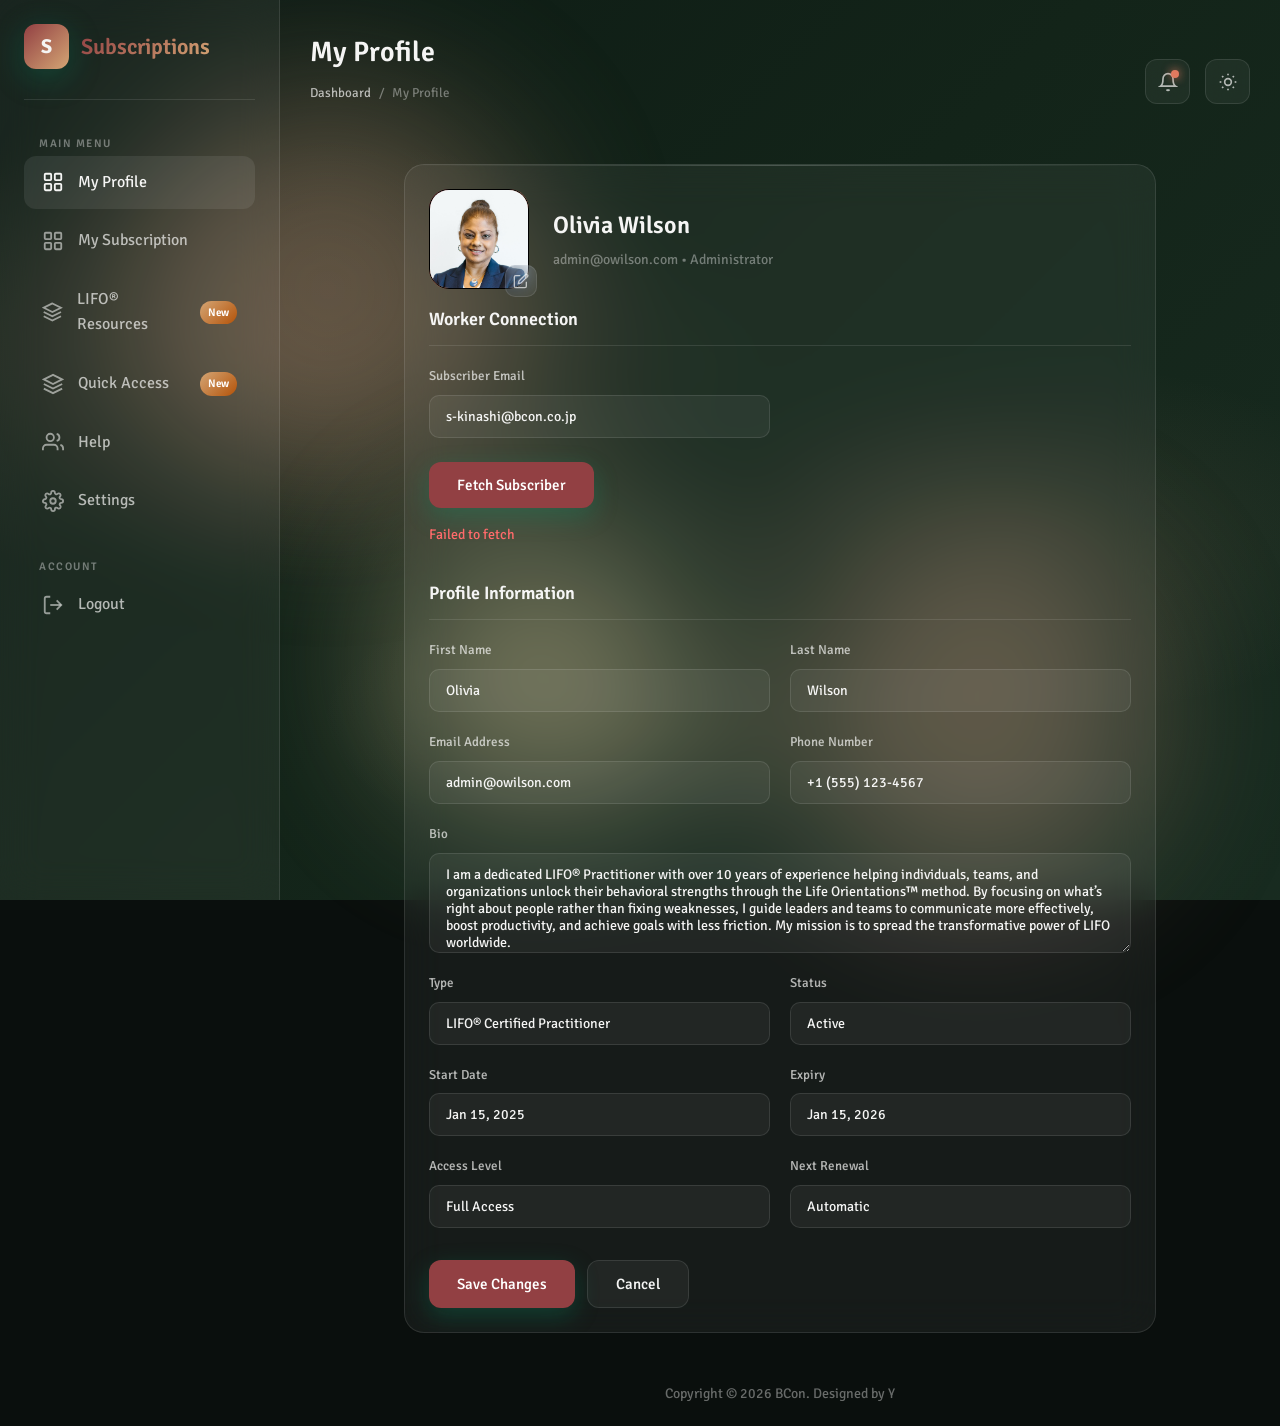
==== commit 2f1ab001: "auto fetch on pageload" ====
--- a/index.html
+++ b/index.html
@@ -747,12 +747,10 @@
                 }
             });
 
-            form.addEventListener('submit', async function (event) {
-                event.preventDefault();
-
-                const baseUrl = workerBaseUrlInput.value.trim().replace(/\/$/, '');
-                const email = emailInput.value.trim();
-                const uid = uidInput.value.trim();
+            async function loadSubscriberProfile() {
+                const baseUrl = workerBaseUrlInput.value.trim().replace(/\/$/, '');
+                const email = emailInput.value.trim();
+                const uid = uidInput.value.trim();
                 const fp = fingerprintInput.value.trim();
 
                 if (!baseUrl || !email || !uid || !fp) {
@@ -760,46 +758,46 @@
                     statusEl.style.color = '#ff6b6b';
                     return;
                 }
-
-                localStorage.setItem('workerBaseUrl', baseUrl);
-
-                const params = new URLSearchParams({
-                    email: email,
-                    uid: uid,
-                    fp: fp
-                });
-
-                statusEl.textContent = 'Fetching subscriber details...';
-                statusEl.style.color = 'var(--text-muted)';
-
-                try {
-                    const response = await fetch(baseUrl + '/api/subscriber?' + params.toString(), {
-                        method: 'GET',
-                        headers: {
-                            'Accept': 'application/json'
-                        }
-                    });
-
-                    const data = await response.json().catch(() => ({}));
-
-                    if (!response.ok) {
-                        throw new Error(data.error || 'Request failed');
-                    }
-
-                    const firstname = data.firstname || '';
-                    const lastname = data.lastname || '';
-                    const subscription = data.subscription || {};
-                    const fullName = [firstname, lastname].filter(Boolean).join(' ') || 'Subscriber found';
-                    const subscribedText = data.subscribed === null
-                        ? 'Subscription status unavailable'
-                        : (data.subscribed ? 'Subscribed' : 'Not subscribed');
-
-                    profileFirstName.value = firstname;
-                    profileLastName.value = lastname;
-                    profileEmail.value = email;
-                    profileSubscriptionType.value = subscription.type || '';
-                    profileSubscriptionStatus.value = subscription.status || '';
-                    profileSubscriptionStartDate.value = subscription.startDate || '';
+
+                localStorage.setItem('workerBaseUrl', baseUrl);
+
+                const params = new URLSearchParams({
+                    email: email,
+                    uid: uid,
+                    fp: fp
+                });
+
+                statusEl.textContent = 'Fetching subscriber details...';
+                statusEl.style.color = 'var(--text-muted)';
+
+                try {
+                    const response = await fetch(baseUrl + '/api/subscriber?' + params.toString(), {
+                        method: 'GET',
+                        headers: {
+                            'Accept': 'application/json'
+                        }
+                    });
+
+                    const data = await response.json().catch(() => ({}));
+
+                    if (!response.ok) {
+                        throw new Error(data.error || 'Request failed');
+                    }
+
+                    const firstname = data.firstname || '';
+                    const lastname = data.lastname || '';
+                    const subscription = data.subscription || {};
+                    const fullName = [firstname, lastname].filter(Boolean).join(' ') || 'Subscriber found';
+                    const subscribedText = data.subscribed === null
+                        ? 'Subscription status unavailable'
+                        : (data.subscribed ? 'Subscribed' : 'Not subscribed');
+
+                    profileFirstName.value = firstname;
+                    profileLastName.value = lastname;
+                    profileEmail.value = email;
+                    profileSubscriptionType.value = subscription.type || '';
+                    profileSubscriptionStatus.value = subscription.status || '';
+                    profileSubscriptionStartDate.value = subscription.startDate || '';
                     profileSubscriptionExpiryDate.value = subscription.expiryDate || '';
                     profileSubscriptionAccessLevel.value = subscription.accessLevel || '';
                     profileSubscriptionNextRenewal.value = subscription.nextRenewal || '';
@@ -811,13 +809,22 @@
                     subscriberName.textContent = fullName;
                     subscriberMeta.textContent = email + ' • ' + subscribedText;
 
-                    statusEl.textContent = 'Subscriber loaded successfully.';
-                    statusEl.style.color = '#10b981';
-                } catch (error) {
-                    statusEl.textContent = error.message || 'Unable to reach the worker.';
+                    statusEl.textContent = 'Subscriber loaded successfully.';
+                    statusEl.style.color = '#10b981';
+                } catch (error) {
+                    statusEl.textContent = error.message || 'Unable to reach the worker.';
                     statusEl.style.color = '#ff6b6b';
                 }
+            }
+
+            form.addEventListener('submit', async function (event) {
+                event.preventDefault();
+                await loadSubscriberProfile();
             });
+
+            if (emailInput.value.trim() && uidInput.value.trim() && fingerprintInput.value.trim()) {
+                loadSubscriberProfile();
+            }
 
             function appendCacheBust(url) {
                 if (!url) {
--- a/templatemo-glass-admin-style.css
+++ b/templatemo-glass-admin-style.css
@@ -462,17 +462,25 @@
     border-radius: 20px;
 }
 
-.thumbnail {
-    width: 200px !important;
-    height: 100% !important;
-}
-
-.thumbnailsub {
-    width: 100%;
-    height: 100%;
-    border: 1px solid black;
-    border-radius: 20px;
-}
+.thumbnail {
+    width: 56px;
+    height: 56px;
+    flex: 0 0 56px;
+    display: flex;
+    align-items: center;
+    justify-content: center;
+    border: 1px solid black;
+    border-radius: 18px;
+    overflow: hidden;
+    background: rgba(255, 255, 255, 0.65);
+}
+
+.thumbnailsub {
+    width: 100%;
+    height: 100%;
+    object-fit: contain;
+    display: block;
+}
 
 /* ============================================
    MAIN CONTENT
@@ -632,12 +640,126 @@
 /* ============================================
    STATS CARDS
 ============================================ */
-.stats-grid {
-    display: grid;
-    grid-template-columns: repeat(4, 1fr);
-    gap: 24px;
-    margin-bottom: 30px;
-}
+.stats-grid {
+    display: grid;
+    grid-template-columns: repeat(4, 1fr);
+    gap: 24px;
+    margin-bottom: 30px;
+}
+
+.additional-resources-grid {
+    grid-template-columns: repeat(4, minmax(0, 1fr));
+    align-items: stretch;
+}
+
+.additional-resources-grid .stat-card {
+    min-width: 0;
+}
+
+.additional-resource-card {
+    height: 100%;
+}
+
+.additional-resource-card-inner {
+    display: flex;
+    flex-direction: column;
+    justify-content: space-between;
+    gap: 24px;
+    min-height: 100%;
+}
+
+.additional-resource-card-top {
+    display: flex;
+    align-items: flex-start;
+    justify-content: space-between;
+    gap: 18px;
+}
+
+.additional-resource-copy {
+    flex: 1 1 auto;
+    min-width: 0;
+}
+
+.additional-resource-copy .stat-value {
+    font-size: 28px;
+    line-height: 1.2;
+    margin-bottom: 0;
+}
+
+.additional-resource-icon {
+    flex: 0 0 auto;
+    width: auto;
+    height: auto;
+    background: transparent;
+    box-shadow: none;
+}
+
+.additional-resource-card .thumbnail {
+    width: 76px;
+    height: 76px;
+    flex: 0 0 76px;
+}
+
+.additional-resource-card-actions {
+    display: flex;
+    align-items: center;
+    justify-content: flex-start;
+}
+
+.additional-resource-card-actions .stat-change {
+    padding: 10px 18px;
+    font-size: 15px;
+    font-weight: 600;
+    transition: transform var(--transition-fast), box-shadow var(--transition-fast), background var(--transition-fast), color var(--transition-fast);
+}
+
+.additional-resource-card-actions .stat-change.positive {
+    color: #fff7ef;
+    background: linear-gradient(135deg, #c78d6e, #924043);
+    box-shadow: 0 10px 24px rgba(146, 64, 67, 0.22);
+}
+
+.additional-resource-card-actions .stat-change.positive:hover {
+    color: #ffffff;
+    background: linear-gradient(135deg, var(--gold), #b35d52);
+    box-shadow: 0 14px 30px rgba(146, 64, 67, 0.3);
+    transform: translateY(-1px);
+}
+
+.hidden-resources-box {
+    display: none;
+}
+
+.resources-pagination {
+    display: flex;
+    align-items: center;
+    justify-content: space-between;
+    gap: 16px;
+    margin-top: 8px;
+    flex-wrap: wrap;
+}
+
+.resources-pagination-size {
+    display: flex;
+    align-items: center;
+    gap: 10px;
+    color: var(--text-secondary);
+    font-size: 14px;
+}
+
+.resources-page-size {
+    min-width: 90px;
+    width: auto;
+    padding-right: 38px;
+}
+
+.resources-pagination-nav {
+    display: flex;
+    align-items: center;
+    gap: 12px;
+    color: var(--text-secondary);
+    font-size: 14px;
+}
 
 .stat-card {
     position: relative;
@@ -669,15 +791,28 @@
     background-clip: text;
 }
 
-.stat-change {
-    display: inline-flex;
-    align-items: center;
-    gap: 4px;
+.stat-change {
+    display: inline-flex;
+    align-items: center;
+    gap: 4px;
     font-size: 13px;
     font-weight: 500;
-    padding: 4px 10px;
-    border-radius: 20px;
-}
+    padding: 4px 10px;
+    border-radius: 20px;
+}
+
+button.stat-change {
+    border: 0;
+    cursor: pointer;
+    font-family: inherit;
+    appearance: none;
+    -webkit-appearance: none;
+}
+
+button.stat-change:disabled {
+    cursor: wait;
+    opacity: 0.7;
+}
 
 .stat-change.positive {
     color: var(--success);
@@ -2144,10 +2279,14 @@
 /* ============================================
    RESPONSIVE DESIGN
 ============================================ */
-@media (max-width: 1400px) {
-    .stats-grid {
-        grid-template-columns: repeat(2, 1fr);
-    }
+@media (max-width: 1400px) {
+    .stats-grid {
+        grid-template-columns: repeat(2, 1fr);
+    }
+
+    .additional-resources-grid {
+        grid-template-columns: repeat(2, minmax(0, 1fr));
+    }
     
     .bottom-grid {
         grid-template-columns: repeat(2, 1fr);
@@ -2205,10 +2344,14 @@
     }
 }
 
-@media (max-width: 768px) {
-    .stats-grid {
-        grid-template-columns: 1fr;
-    }
+@media (max-width: 768px) {
+    .stats-grid {
+        grid-template-columns: 1fr;
+    }
+
+    .additional-resources-grid {
+        grid-template-columns: 1fr;
+    }
     
     .navbar {
         flex-wrap: wrap;
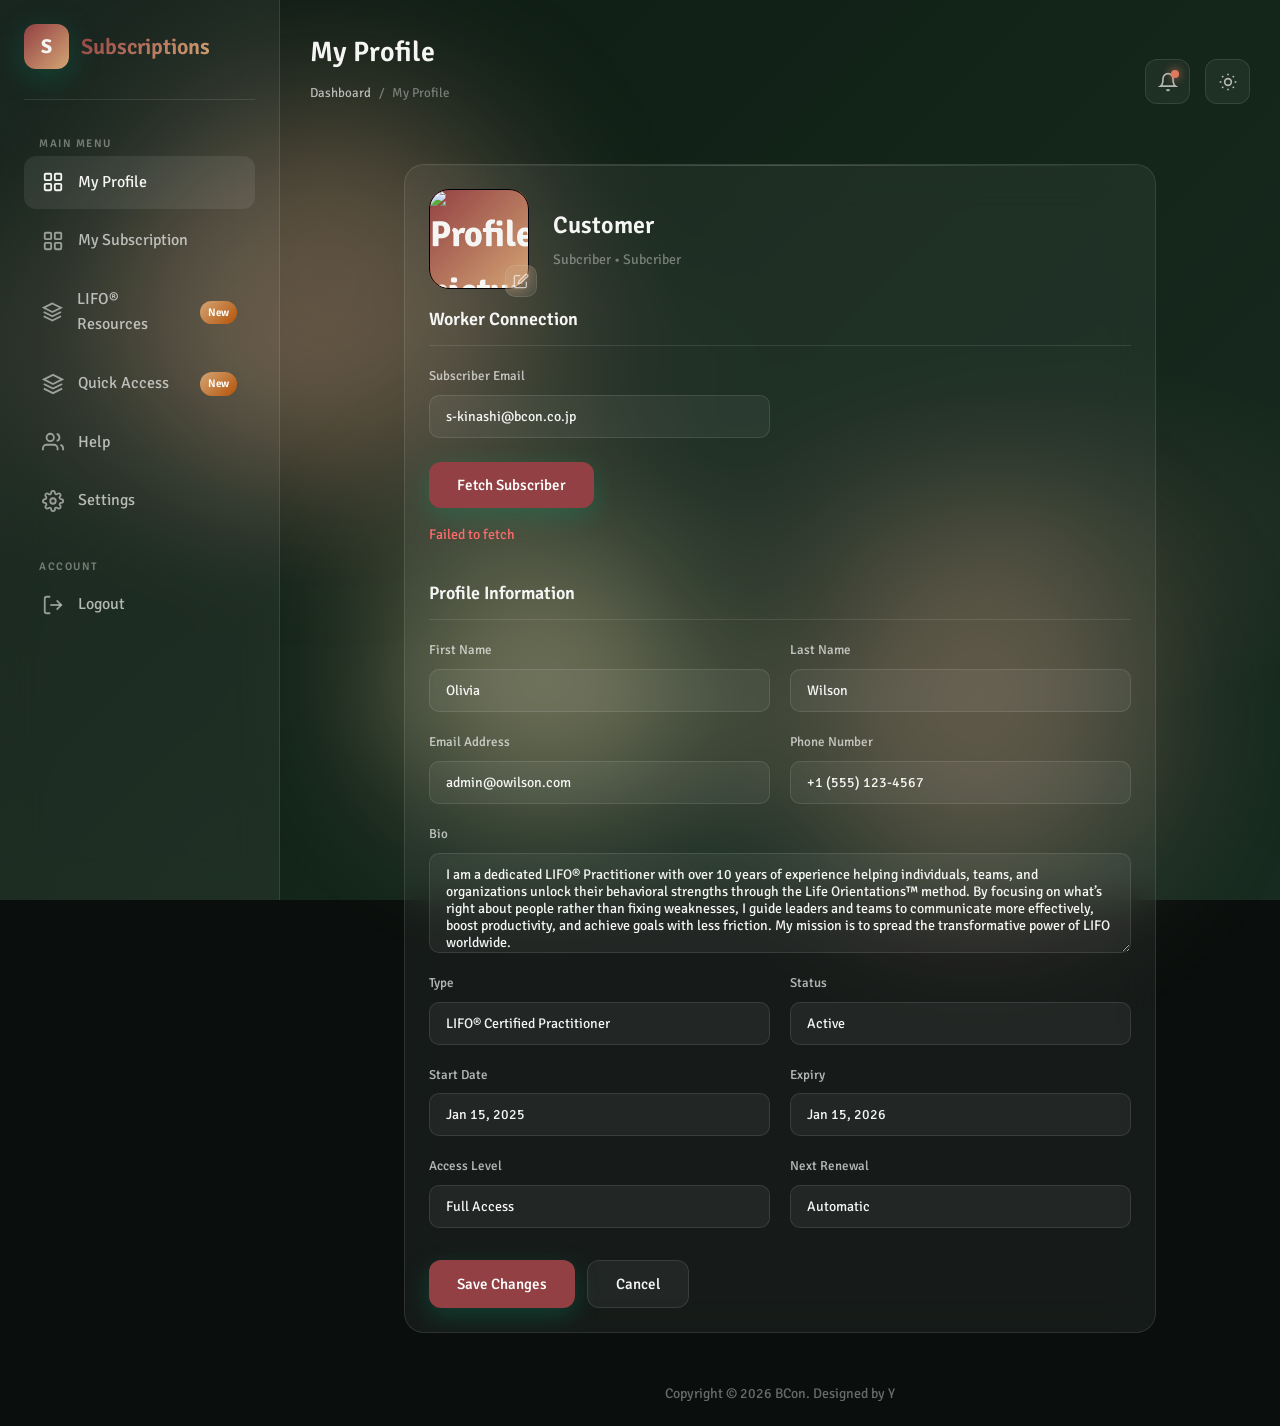
==== commit 8b391da5: "Blank Initial Values for My Profile" ====
--- a/index.html
+++ b/index.html
@@ -87,9 +87,9 @@
                             </a>
                         </li>
 
-                        <li class="nav-item">
-                            <a href="index.html" class="nav-link">
-                                <svg class="nav-icon" viewBox="0 0 24 24" fill="none" stroke="currentColor" stroke-width="2">
+                        <li class="nav-item">
+                            <a href="index.html" class="nav-link">
+                                <svg class="nav-icon" viewBox="0 0 24 24" fill="none" stroke="currentColor" stroke-width="2">
                                     <path d="M17 21v-2a4 4 0 0 0-4-4H5a4 4 0 0 0-4 4v2"/>
                                     <circle cx="9" cy="7" r="4"/>
                                     <path d="M23 21v-2a4 4 0 0 0-3-3.87"/>
@@ -127,7 +127,7 @@
                 </li>
             </ul>
 
-        </aside>
+        </aside>
 
         <!-- Main Content -->
         <main class="main-content">
@@ -170,27 +170,27 @@
                  
                 <div class="glass-card profile-shell-card">
 
-                    <div class="settings-tab-content active" id="tab-profile">
-                        <div class="profile-header">
-                            <div class="profile-avatar-large">
-                                <img id="profileAvatarImage" class="picicon" src="img/owilson2.png" alt="Profile picture">
-                                <button id="profileAvatarTrigger" class="profile-avatar-edit" type="button" aria-label="Upload profile picture">
-                                    <svg viewBox="0 0 24 24" fill="none" stroke="currentColor" stroke-width="2">
-                                        <path d="M11 4H4a2 2 0 0 0-2 2v14a2 2 0 0 0 2 2h14a2 2 0 0 0 2-2v-7"/>
-                                        <path d="M18.5 2.5a2.121 2.121 0 0 1 3 3L12 15l-4 1 1-4 9.5-9.5z"/>
-                                    </svg>
-                                </button>
-                                <input id="profileAvatarFileInput" type="file" accept="image/*" hidden>
-                            </div>
-                            <div class="profile-info">
-                                <h2 id="subscriberName">Olivia Wilson</h2>
-                                <p id="subscriberMeta">admin@owilson.com • Administrator</p>
-                            </div>
-                        </div>
-                        <div id="avatarUploadStatus" style="margin-top: -16px; margin-bottom: 24px; color: var(--text-muted); font-size: 14px;"></div>
-
-                        <div class="settings-section">
-                            <h3 class="settings-section-title">Worker Connection</h3>
+                    <div class="settings-tab-content active" id="tab-profile">
+                        <div class="profile-header">
+                            <div class="profile-avatar-large">
+                                <img id="profileAvatarImage" class="picicon" src="img/blank.png" alt="Profile picture">
+                                <button id="profileAvatarTrigger" class="profile-avatar-edit" type="button" aria-label="Upload profile picture">
+                                    <svg viewBox="0 0 24 24" fill="none" stroke="currentColor" stroke-width="2">
+                                        <path d="M11 4H4a2 2 0 0 0-2 2v14a2 2 0 0 0 2 2h14a2 2 0 0 0 2-2v-7"/>
+                                        <path d="M18.5 2.5a2.121 2.121 0 0 1 3 3L12 15l-4 1 1-4 9.5-9.5z"/>
+                                    </svg>
+                                </button>
+                                <input id="profileAvatarFileInput" type="file" accept="image/*" hidden>
+                            </div>
+                            <div class="profile-info">
+                                <h2 id="subscriberName">Customer</h2>
+                                <p id="subscriberMeta">Subcriber • Subcriber</p>
+                            </div>
+                        </div>
+                        <div id="avatarUploadStatus" style="margin-top: -16px; margin-bottom: 24px; color: var(--text-muted); font-size: 14px;"></div>
+
+                        <div class="settings-section">
+                            <h3 class="settings-section-title">Worker Connection</h3>
                             <form id="workerSubscriberForm">
                                 <div class="form-grid">
                                     <div class="form-group-settings">
@@ -208,9 +208,9 @@
                                 </div>
                             </form>
 
-                            <div id="workerStatus" style="margin-top: 16px; color: var(--text-muted); font-size: 14px;">
-                                Enter a subscriber email to load the profile from <code>/api/subscriber</code>.
-                            </div>
+                            <div id="workerStatus" style="margin-top: 16px; color: var(--text-muted); font-size: 14px;">
+                                Enter a subscriber email to load the profile from <code>/api/subscriber</code>.
+                            </div>
                         </div>
 
                         <div class="settings-section">
@@ -652,18 +652,18 @@
     <script src="templatemo-glass-admin-script.js"></script>
     <script>
         (function () {
-            const form = document.getElementById('workerSubscriberForm');
-            if (!form) return;
-
-            const profileAvatarImage = document.getElementById('profileAvatarImage');
-            const profileAvatarTrigger = document.getElementById('profileAvatarTrigger');
-            const profileAvatarFileInput = document.getElementById('profileAvatarFileInput');
-            const avatarUploadStatus = document.getElementById('avatarUploadStatus');
-            const workerBaseUrlInput = document.getElementById('workerBaseUrl');
-            const emailInput = document.getElementById('workerEmail');
-            const uidInput = document.getElementById('workerUid');
-            const fingerprintInput = document.getElementById('workerFingerprint');
-            const statusEl = document.getElementById('workerStatus');
+            const form = document.getElementById('workerSubscriberForm');
+            if (!form) return;
+
+            const profileAvatarImage = document.getElementById('profileAvatarImage');
+            const profileAvatarTrigger = document.getElementById('profileAvatarTrigger');
+            const profileAvatarFileInput = document.getElementById('profileAvatarFileInput');
+            const avatarUploadStatus = document.getElementById('avatarUploadStatus');
+            const workerBaseUrlInput = document.getElementById('workerBaseUrl');
+            const emailInput = document.getElementById('workerEmail');
+            const uidInput = document.getElementById('workerUid');
+            const fingerprintInput = document.getElementById('workerFingerprint');
+            const statusEl = document.getElementById('workerStatus');
 
             const profileFirstName = document.getElementById('profileFirstName');
             const profileLastName = document.getElementById('profileLastName');
@@ -672,170 +672,170 @@
             const profileSubscriptionStatus = document.getElementById('profileSubscriptionStatus');
             const profileSubscriptionStartDate = document.getElementById('profileSubscriptionStartDate');
             const profileSubscriptionExpiryDate = document.getElementById('profileSubscriptionExpiryDate');
-            const profileSubscriptionAccessLevel = document.getElementById('profileSubscriptionAccessLevel');
-            const profileSubscriptionNextRenewal = document.getElementById('profileSubscriptionNextRenewal');
-            const subscriberName = document.getElementById('subscriberName');
-            const subscriberMeta = document.getElementById('subscriberMeta');
-            const defaultAvatarSrc = profileAvatarImage.getAttribute('src');
+            const profileSubscriptionAccessLevel = document.getElementById('profileSubscriptionAccessLevel');
+            const profileSubscriptionNextRenewal = document.getElementById('profileSubscriptionNextRenewal');
+            const subscriberName = document.getElementById('subscriberName');
+            const subscriberMeta = document.getElementById('subscriberMeta');
+            const defaultAvatarSrc = profileAvatarImage.getAttribute('src');
 
             const defaultBaseUrl = 'https://dnn-subscription-portal.vvelascoao2022.workers.dev/';
             const savedBaseUrl = localStorage.getItem('workerBaseUrl');
-            if (savedBaseUrl) {
-                workerBaseUrlInput.value = savedBaseUrl;
-            } else {
-                workerBaseUrlInput.value = defaultBaseUrl;
-            }
-
-            profileAvatarTrigger.addEventListener('click', function () {
-                profileAvatarFileInput.click();
-            });
-
-            profileAvatarFileInput.addEventListener('change', async function () {
-                const selectedFile = profileAvatarFileInput.files && profileAvatarFileInput.files[0];
-                if (!selectedFile) {
-                    return;
-                }
-
-                const baseUrl = workerBaseUrlInput.value.trim().replace(/\/$/, '');
-                const email = (emailInput.value || profileEmail.value).trim();
-                const uid = uidInput.value.trim();
-                const fp = fingerprintInput.value.trim();
-
-                if (!baseUrl || !email || !uid || !fp) {
-                    avatarUploadStatus.textContent = 'Load a subscriber first so the upload has the required details.';
-                    avatarUploadStatus.style.color = '#ff6b6b';
-                    profileAvatarFileInput.value = '';
-                    return;
-                }
-
-                const uploadData = new FormData();
-                uploadData.append('email', email);
-                uploadData.append('uid', uid);
-                uploadData.append('fp', fp);
-                uploadData.append('file', selectedFile);
-
-                avatarUploadStatus.textContent = 'Uploading picture to HubSpot...';
-                avatarUploadStatus.style.color = 'var(--text-muted)';
-                profileAvatarTrigger.disabled = true;
-
-                try {
-                    const response = await fetch(baseUrl + '/api/profile-image', {
-                        method: 'POST',
-                        body: uploadData
-                    });
-
-                    const data = await response.json().catch(() => ({}));
-
-                    if (!response.ok) {
-                        throw new Error(data.error || 'Failed to upload image');
-                    }
-
-                    if (data.profileImageUrl) {
-                        profileAvatarImage.src = appendCacheBust(data.profileImageUrl);
-                    }
-
-                    avatarUploadStatus.textContent = data.storedOnContact
-                        ? 'Picture uploaded and saved to HubSpot.'
-                        : 'Picture uploaded to HubSpot.';
-                    avatarUploadStatus.style.color = '#10b981';
-                } catch (error) {
-                    avatarUploadStatus.textContent = error.message || 'Failed to upload image.';
-                    avatarUploadStatus.style.color = '#ff6b6b';
-                } finally {
-                    profileAvatarTrigger.disabled = false;
-                    profileAvatarFileInput.value = '';
-                }
-            });
-
-            async function loadSubscriberProfile() {
-                const baseUrl = workerBaseUrlInput.value.trim().replace(/\/$/, '');
-                const email = emailInput.value.trim();
-                const uid = uidInput.value.trim();
-                const fp = fingerprintInput.value.trim();
-
-                if (!baseUrl || !email || !uid || !fp) {
-                    statusEl.textContent = 'Please enter a subscriber email before fetching the profile.';
-                    statusEl.style.color = '#ff6b6b';
-                    return;
-                }
-
-                localStorage.setItem('workerBaseUrl', baseUrl);
-
-                const params = new URLSearchParams({
-                    email: email,
-                    uid: uid,
-                    fp: fp
-                });
-
-                statusEl.textContent = 'Fetching subscriber details...';
-                statusEl.style.color = 'var(--text-muted)';
-
-                try {
-                    const response = await fetch(baseUrl + '/api/subscriber?' + params.toString(), {
-                        method: 'GET',
-                        headers: {
-                            'Accept': 'application/json'
-                        }
-                    });
-
-                    const data = await response.json().catch(() => ({}));
-
-                    if (!response.ok) {
-                        throw new Error(data.error || 'Request failed');
-                    }
-
-                    const firstname = data.firstname || '';
-                    const lastname = data.lastname || '';
-                    const subscription = data.subscription || {};
-                    const fullName = [firstname, lastname].filter(Boolean).join(' ') || 'Subscriber found';
-                    const subscribedText = data.subscribed === null
-                        ? 'Subscription status unavailable'
-                        : (data.subscribed ? 'Subscribed' : 'Not subscribed');
-
-                    profileFirstName.value = firstname;
-                    profileLastName.value = lastname;
-                    profileEmail.value = email;
-                    profileSubscriptionType.value = subscription.type || '';
-                    profileSubscriptionStatus.value = subscription.status || '';
-                    profileSubscriptionStartDate.value = subscription.startDate || '';
-                    profileSubscriptionExpiryDate.value = subscription.expiryDate || '';
-                    profileSubscriptionAccessLevel.value = subscription.accessLevel || '';
-                    profileSubscriptionNextRenewal.value = subscription.nextRenewal || '';
-                    if (data.profileImageUrl) {
-                        profileAvatarImage.src = appendCacheBust(data.profileImageUrl);
-                    } else {
-                        profileAvatarImage.src = defaultAvatarSrc;
-                    }
-                    subscriberName.textContent = fullName;
-                    subscriberMeta.textContent = email + ' • ' + subscribedText;
-
-                    statusEl.textContent = 'Subscriber loaded successfully.';
-                    statusEl.style.color = '#10b981';
-                } catch (error) {
-                    statusEl.textContent = error.message || 'Unable to reach the worker.';
-                    statusEl.style.color = '#ff6b6b';
-                }
-            }
-
-            form.addEventListener('submit', async function (event) {
-                event.preventDefault();
-                await loadSubscriberProfile();
-            });
-
-            if (emailInput.value.trim() && uidInput.value.trim() && fingerprintInput.value.trim()) {
-                loadSubscriberProfile();
-            }
-
-            function appendCacheBust(url) {
-                if (!url) {
-                    return defaultAvatarSrc;
-                }
-
-                const separator = url.includes('?') ? '&' : '?';
-                return url + separator + 't=' + Date.now();
-            }
-        }());
-    </script>
+            if (savedBaseUrl) {
+                workerBaseUrlInput.value = savedBaseUrl;
+            } else {
+                workerBaseUrlInput.value = defaultBaseUrl;
+            }
+
+            profileAvatarTrigger.addEventListener('click', function () {
+                profileAvatarFileInput.click();
+            });
+
+            profileAvatarFileInput.addEventListener('change', async function () {
+                const selectedFile = profileAvatarFileInput.files && profileAvatarFileInput.files[0];
+                if (!selectedFile) {
+                    return;
+                }
+
+                const baseUrl = workerBaseUrlInput.value.trim().replace(/\/$/, '');
+                const email = (emailInput.value || profileEmail.value).trim();
+                const uid = uidInput.value.trim();
+                const fp = fingerprintInput.value.trim();
+
+                if (!baseUrl || !email || !uid || !fp) {
+                    avatarUploadStatus.textContent = 'Load a subscriber first so the upload has the required details.';
+                    avatarUploadStatus.style.color = '#ff6b6b';
+                    profileAvatarFileInput.value = '';
+                    return;
+                }
+
+                const uploadData = new FormData();
+                uploadData.append('email', email);
+                uploadData.append('uid', uid);
+                uploadData.append('fp', fp);
+                uploadData.append('file', selectedFile);
+
+                avatarUploadStatus.textContent = 'Uploading picture to HubSpot...';
+                avatarUploadStatus.style.color = 'var(--text-muted)';
+                profileAvatarTrigger.disabled = true;
+
+                try {
+                    const response = await fetch(baseUrl + '/api/profile-image', {
+                        method: 'POST',
+                        body: uploadData
+                    });
+
+                    const data = await response.json().catch(() => ({}));
+
+                    if (!response.ok) {
+                        throw new Error(data.error || 'Failed to upload image');
+                    }
+
+                    if (data.profileImageUrl) {
+                        profileAvatarImage.src = appendCacheBust(data.profileImageUrl);
+                    }
+
+                    avatarUploadStatus.textContent = data.storedOnContact
+                        ? 'Picture uploaded and saved to HubSpot.'
+                        : 'Picture uploaded to HubSpot.';
+                    avatarUploadStatus.style.color = '#10b981';
+                } catch (error) {
+                    avatarUploadStatus.textContent = error.message || 'Failed to upload image.';
+                    avatarUploadStatus.style.color = '#ff6b6b';
+                } finally {
+                    profileAvatarTrigger.disabled = false;
+                    profileAvatarFileInput.value = '';
+                }
+            });
+
+            async function loadSubscriberProfile() {
+                const baseUrl = workerBaseUrlInput.value.trim().replace(/\/$/, '');
+                const email = emailInput.value.trim();
+                const uid = uidInput.value.trim();
+                const fp = fingerprintInput.value.trim();
+
+                if (!baseUrl || !email || !uid || !fp) {
+                    statusEl.textContent = 'Please enter a subscriber email before fetching the profile.';
+                    statusEl.style.color = '#ff6b6b';
+                    return;
+                }
+
+                localStorage.setItem('workerBaseUrl', baseUrl);
+
+                const params = new URLSearchParams({
+                    email: email,
+                    uid: uid,
+                    fp: fp
+                });
+
+                statusEl.textContent = 'Fetching subscriber details...';
+                statusEl.style.color = 'var(--text-muted)';
+
+                try {
+                    const response = await fetch(baseUrl + '/api/subscriber?' + params.toString(), {
+                        method: 'GET',
+                        headers: {
+                            'Accept': 'application/json'
+                        }
+                    });
+
+                    const data = await response.json().catch(() => ({}));
+
+                    if (!response.ok) {
+                        throw new Error(data.error || 'Request failed');
+                    }
+
+                    const firstname = data.firstname || '';
+                    const lastname = data.lastname || '';
+                    const subscription = data.subscription || {};
+                    const fullName = [firstname, lastname].filter(Boolean).join(' ') || 'Subscriber found';
+                    const subscribedText = data.subscribed === null
+                        ? 'Subscription status unavailable'
+                        : (data.subscribed ? 'Subscribed' : 'Not subscribed');
+
+                    profileFirstName.value = firstname;
+                    profileLastName.value = lastname;
+                    profileEmail.value = email;
+                    profileSubscriptionType.value = subscription.type || '';
+                    profileSubscriptionStatus.value = subscription.status || '';
+                    profileSubscriptionStartDate.value = subscription.startDate || '';
+                    profileSubscriptionExpiryDate.value = subscription.expiryDate || '';
+                    profileSubscriptionAccessLevel.value = subscription.accessLevel || '';
+                    profileSubscriptionNextRenewal.value = subscription.nextRenewal || '';
+                    if (data.profileImageUrl) {
+                        profileAvatarImage.src = appendCacheBust(data.profileImageUrl);
+                    } else {
+                        profileAvatarImage.src = defaultAvatarSrc;
+                    }
+                    subscriberName.textContent = fullName;
+                    subscriberMeta.textContent = email + ' • ' + subscribedText;
+
+                    statusEl.textContent = 'Subscriber loaded successfully.';
+                    statusEl.style.color = '#10b981';
+                } catch (error) {
+                    statusEl.textContent = error.message || 'Unable to reach the worker.';
+                    statusEl.style.color = '#ff6b6b';
+                }
+            }
+
+            form.addEventListener('submit', async function (event) {
+                event.preventDefault();
+                await loadSubscriberProfile();
+            });
+
+            if (emailInput.value.trim() && uidInput.value.trim() && fingerprintInput.value.trim()) {
+                loadSubscriberProfile();
+            }
+
+            function appendCacheBust(url) {
+                if (!url) {
+                    return defaultAvatarSrc;
+                }
+
+                const separator = url.includes('?') ? '&' : '?';
+                return url + separator + 't=' + Date.now();
+            }
+        }());
+    </script>
     <!-- TemplateMo 607 Glass Admin -->
 </body>
 </html>
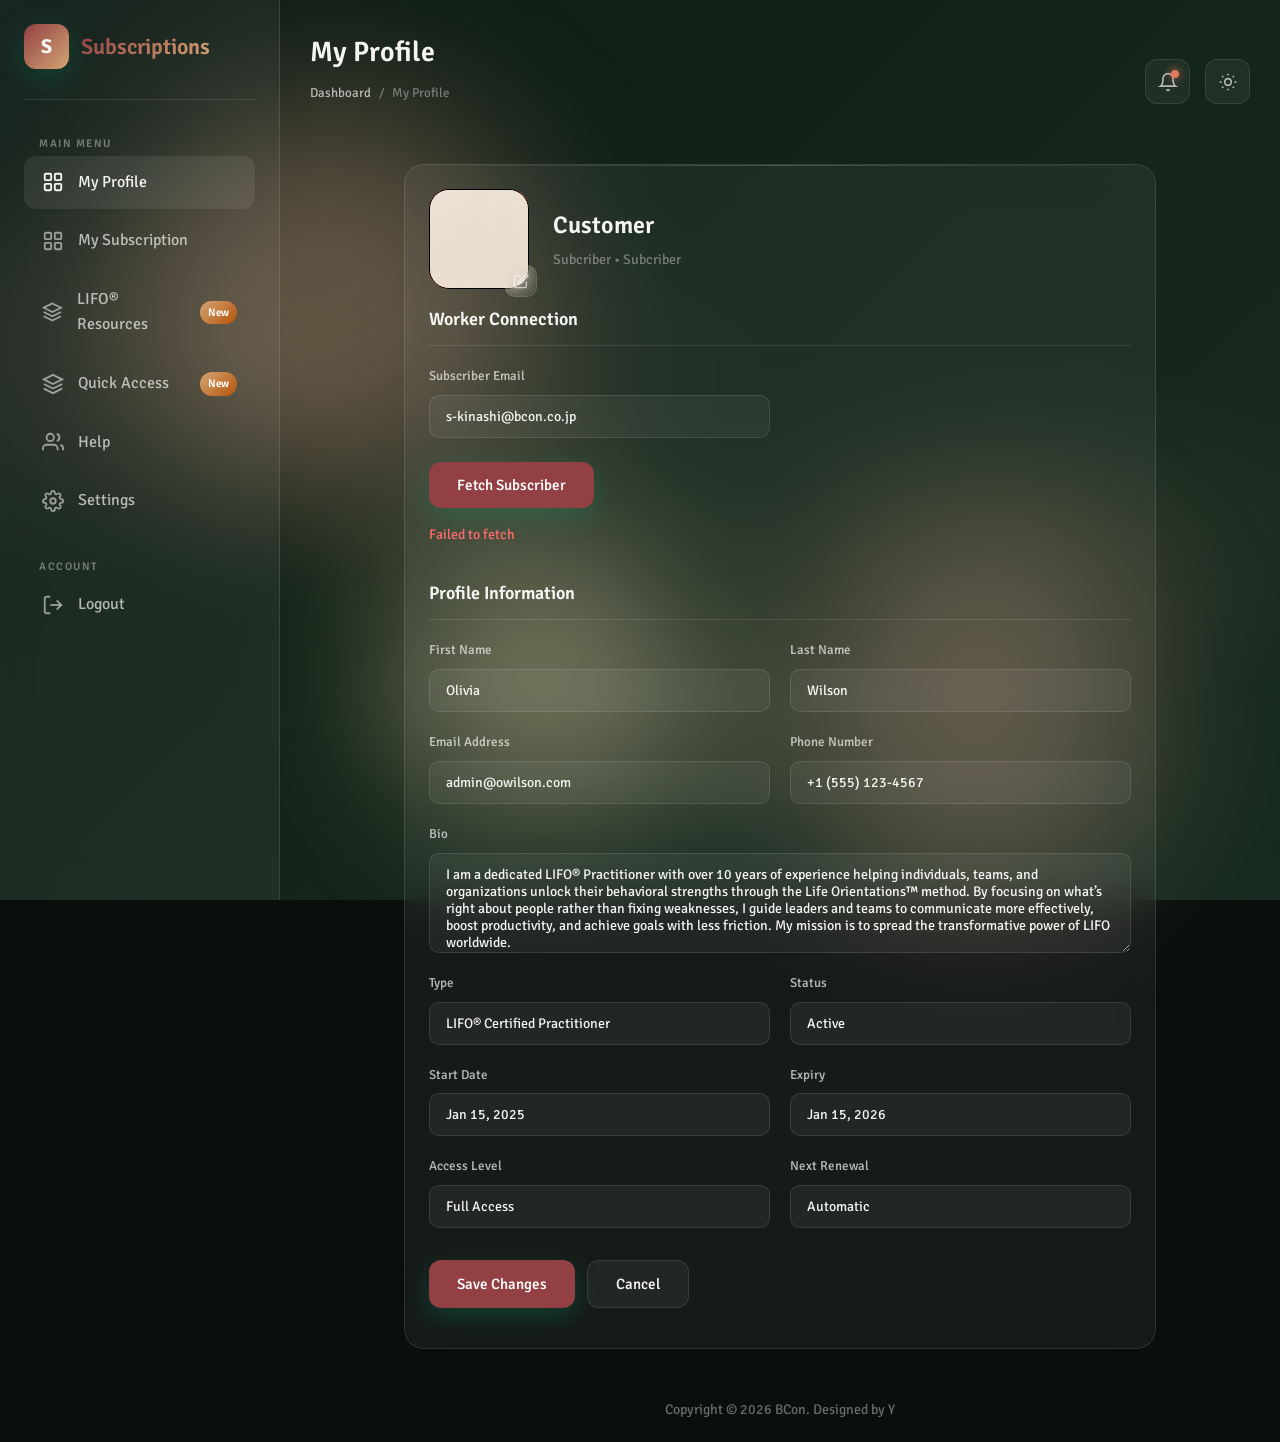
==== commit 5eeead54: "added Edit functionality to my profile" ====
--- a/index.html
+++ b/index.html
@@ -224,14 +224,14 @@
                                     <label>Last Name</label>
                                     <input id="profileLastName" type="text" value="Wilson">
                                 </div>
-                                <div class="form-group-settings">
-                                    <label>Email Address</label>
-                                    <input id="profileEmail" type="email" value="admin@owilson.com">
-                                </div>
-                                <div class="form-group-settings">
-                                    <label>Phone Number</label>
-                                    <input type="tel" value="+1 (555) 123-4567">
-                                </div>
+                                <div class="form-group-settings">
+                                    <label>Email Address</label>
+                                    <input id="profileEmail" type="email" value="admin@owilson.com">
+                                </div>
+                                <div class="form-group-settings">
+                                    <label>Phone Number</label>
+                                    <input id="profilePhone" type="tel" value="+1 (555) 123-4567">
+                                </div>
                                 <div class="form-group-settings full-width">
                                     <label>Bio</label>
                                     <textarea>I am a dedicated LIFO® Practitioner with over 10 years of experience helping individuals, teams, and organizations unlock their behavioral strengths through the Life Orientations™ method. By focusing on what’s right about people rather than fixing weaknesses, I guide leaders and teams to communicate more effectively, boost productivity, and achieve goals with less friction. My mission is to spread the transformative power of LIFO worldwide.</textarea>
@@ -263,11 +263,12 @@
                             </div>
                         </div>
 
-                        <div class="btn-group">
-                            <button class="btn btn-primary" style="width: auto;">Save Changes</button>
-                            <button class="btn btn-secondary" style="width: auto;">Cancel</button>
-                        </div>
-                    </div>
+                        <div class="btn-group">
+                            <button id="profileSaveButton" class="btn btn-primary" style="width: auto;">Save Changes</button>
+                            <button id="profileCancelButton" class="btn btn-secondary" style="width: auto;">Cancel</button>
+                        </div>
+                        <div id="profileSaveStatus" style="margin-top: 16px; color: var(--text-muted); font-size: 14px;"></div>
+                    </div>
 
                     <!-- Security Tab -->
                     <div class="settings-tab-content" id="tab-security">
@@ -665,18 +666,23 @@
             const fingerprintInput = document.getElementById('workerFingerprint');
             const statusEl = document.getElementById('workerStatus');
 
-            const profileFirstName = document.getElementById('profileFirstName');
-            const profileLastName = document.getElementById('profileLastName');
-            const profileEmail = document.getElementById('profileEmail');
-            const profileSubscriptionType = document.getElementById('profileSubscriptionType');
-            const profileSubscriptionStatus = document.getElementById('profileSubscriptionStatus');
-            const profileSubscriptionStartDate = document.getElementById('profileSubscriptionStartDate');
-            const profileSubscriptionExpiryDate = document.getElementById('profileSubscriptionExpiryDate');
-            const profileSubscriptionAccessLevel = document.getElementById('profileSubscriptionAccessLevel');
-            const profileSubscriptionNextRenewal = document.getElementById('profileSubscriptionNextRenewal');
-            const subscriberName = document.getElementById('subscriberName');
-            const subscriberMeta = document.getElementById('subscriberMeta');
-            const defaultAvatarSrc = profileAvatarImage.getAttribute('src');
+            const profileFirstName = document.getElementById('profileFirstName');
+            const profileLastName = document.getElementById('profileLastName');
+            const profileEmail = document.getElementById('profileEmail');
+            const profilePhone = document.getElementById('profilePhone');
+            const profileSubscriptionType = document.getElementById('profileSubscriptionType');
+            const profileSubscriptionStatus = document.getElementById('profileSubscriptionStatus');
+            const profileSubscriptionStartDate = document.getElementById('profileSubscriptionStartDate');
+            const profileSubscriptionExpiryDate = document.getElementById('profileSubscriptionExpiryDate');
+            const profileSubscriptionAccessLevel = document.getElementById('profileSubscriptionAccessLevel');
+            const profileSubscriptionNextRenewal = document.getElementById('profileSubscriptionNextRenewal');
+            const subscriberName = document.getElementById('subscriberName');
+            const subscriberMeta = document.getElementById('subscriberMeta');
+            const profileSaveButton = document.getElementById('profileSaveButton');
+            const profileCancelButton = document.getElementById('profileCancelButton');
+            const profileSaveStatus = document.getElementById('profileSaveStatus');
+            const defaultAvatarSrc = profileAvatarImage.getAttribute('src');
+            let loadedSubscriberState = null;
 
             const defaultBaseUrl = 'https://dnn-subscription-portal.vvelascoao2022.workers.dev/';
             const savedBaseUrl = localStorage.getItem('workerBaseUrl');
@@ -690,7 +696,7 @@
                 profileAvatarFileInput.click();
             });
 
-            profileAvatarFileInput.addEventListener('change', async function () {
+            profileAvatarFileInput.addEventListener('change', async function () {
                 const selectedFile = profileAvatarFileInput.files && profileAvatarFileInput.files[0];
                 if (!selectedFile) {
                     return;
@@ -744,10 +750,110 @@
                 } finally {
                     profileAvatarTrigger.disabled = false;
                     profileAvatarFileInput.value = '';
-                }
-            });
-
-            async function loadSubscriberProfile() {
+                }
+            });
+
+            if (profileSaveButton) {
+                profileSaveButton.addEventListener('click', async function () {
+                    const baseUrl = workerBaseUrlInput.value.trim().replace(/\/$/, '');
+                    const uid = uidInput.value.trim();
+                    const fp = fingerprintInput.value.trim();
+
+                    if (!loadedSubscriberState || !loadedSubscriberState.email) {
+                        profileSaveStatus.textContent = 'Load a subscriber first before saving changes.';
+                        profileSaveStatus.style.color = '#ff6b6b';
+                        return;
+                    }
+
+                    if (!baseUrl || !uid || !fp) {
+                        profileSaveStatus.textContent = 'Missing worker details required to save this profile.';
+                        profileSaveStatus.style.color = '#ff6b6b';
+                        return;
+                    }
+
+                    const currentProfile = getEditableProfileState();
+                    const updates = {};
+
+                    if (currentProfile.firstname !== loadedSubscriberState.firstname) {
+                        updates.firstname = currentProfile.firstname;
+                    }
+                    if (currentProfile.lastname !== loadedSubscriberState.lastname) {
+                        updates.lastname = currentProfile.lastname;
+                    }
+                    if (currentProfile.email !== loadedSubscriberState.email) {
+                        updates.email = currentProfile.email;
+                    }
+                    if (currentProfile.phone !== loadedSubscriberState.phone) {
+                        updates.phone = currentProfile.phone;
+                    }
+
+                    if (Object.keys(updates).length === 0) {
+                        profileSaveStatus.textContent = 'No profile changes to save.';
+                        profileSaveStatus.style.color = 'var(--text-muted)';
+                        return;
+                    }
+
+                    profileSaveStatus.textContent = 'Saving profile changes to HubSpot...';
+                    profileSaveStatus.style.color = 'var(--text-muted)';
+                    profileSaveButton.disabled = true;
+
+                    try {
+                        const response = await fetch(baseUrl + '/api/subscriber-update', {
+                            method: 'POST',
+                            headers: {
+                                'Content-Type': 'application/json',
+                                'Accept': 'application/json'
+                            },
+                            body: JSON.stringify({
+                                originalEmail: loadedSubscriberState.email,
+                                uid: uid,
+                                fp: fp,
+                                updates: updates
+                            })
+                        });
+
+                        const data = await response.json().catch(() => ({}));
+
+                        if (!response.ok) {
+                            throw new Error(data.error || 'Failed to save profile changes');
+                        }
+
+                        const savedProfile = {
+                            firstname: data.firstname || '',
+                            lastname: data.lastname || '',
+                            email: data.email || currentProfile.email,
+                            phone: data.phone || '',
+                            subscribedText: loadedSubscriberState.subscribedText || 'Subscription status unavailable'
+                        };
+
+                        applyEditableProfileState(savedProfile);
+                        setLoadedSubscriberState(savedProfile);
+                        profileSaveStatus.textContent = data.message || 'Profile changes saved successfully.';
+                        profileSaveStatus.style.color = '#10b981';
+                    } catch (error) {
+                        profileSaveStatus.textContent = error.message || 'Failed to save profile changes.';
+                        profileSaveStatus.style.color = '#ff6b6b';
+                    } finally {
+                        profileSaveButton.disabled = false;
+                    }
+                });
+            }
+
+            if (profileCancelButton) {
+                profileCancelButton.addEventListener('click', function () {
+                    if (!loadedSubscriberState) {
+                        profileSaveStatus.textContent = 'There are no loaded profile changes to reset.';
+                        profileSaveStatus.style.color = 'var(--text-muted)';
+                        return;
+                    }
+
+                    applyEditableProfileState(loadedSubscriberState);
+                    profileSaveStatus.textContent = 'Profile changes reverted.';
+                    profileSaveStatus.style.color = 'var(--text-muted)';
+                });
+            }
+
+            async function loadSubscriberProfile() {
                 const baseUrl = workerBaseUrlInput.value.trim().replace(/\/$/, '');
                 const email = emailInput.value.trim();
                 const uid = uidInput.value.trim();
@@ -784,33 +890,47 @@
                         throw new Error(data.error || 'Request failed');
                     }
 
-                    const firstname = data.firstname || '';
-                    const lastname = data.lastname || '';
-                    const subscription = data.subscription || {};
-                    const fullName = [firstname, lastname].filter(Boolean).join(' ') || 'Subscriber found';
-                    const subscribedText = data.subscribed === null
-                        ? 'Subscription status unavailable'
-                        : (data.subscribed ? 'Subscribed' : 'Not subscribed');
-
-                    profileFirstName.value = firstname;
-                    profileLastName.value = lastname;
-                    profileEmail.value = email;
-                    profileSubscriptionType.value = subscription.type || '';
-                    profileSubscriptionStatus.value = subscription.status || '';
-                    profileSubscriptionStartDate.value = subscription.startDate || '';
+                    const firstname = data.firstname || '';
+                    const lastname = data.lastname || '';
+                    const resolvedEmail = data.email || email;
+                    const phone = data.phone || '';
+                    const subscription = data.subscription || {};
+                    const fullName = [firstname, lastname].filter(Boolean).join(' ') || 'Subscriber found';
+                    const subscribedText = data.subscribed === null
+                        ? 'Subscription status unavailable'
+                        : (data.subscribed ? 'Subscribed' : 'Not subscribed');
+
+                    applyEditableProfileState({
+                        firstname: firstname,
+                        lastname: lastname,
+                        email: resolvedEmail,
+                        phone: phone,
+                        subscribedText: subscribedText
+                    });
+                    setLoadedSubscriberState({
+                        firstname: firstname,
+                        lastname: lastname,
+                        email: resolvedEmail,
+                        phone: phone,
+                        subscribedText: subscribedText
+                    });
+                    profileSubscriptionType.value = subscription.type || '';
+                    profileSubscriptionStatus.value = subscription.status || '';
+                    profileSubscriptionStartDate.value = subscription.startDate || '';
                     profileSubscriptionExpiryDate.value = subscription.expiryDate || '';
                     profileSubscriptionAccessLevel.value = subscription.accessLevel || '';
                     profileSubscriptionNextRenewal.value = subscription.nextRenewal || '';
                     if (data.profileImageUrl) {
                         profileAvatarImage.src = appendCacheBust(data.profileImageUrl);
-                    } else {
-                        profileAvatarImage.src = defaultAvatarSrc;
-                    }
-                    subscriberName.textContent = fullName;
-                    subscriberMeta.textContent = email + ' • ' + subscribedText;
-
-                    statusEl.textContent = 'Subscriber loaded successfully.';
-                    statusEl.style.color = '#10b981';
+                    } else {
+                        profileAvatarImage.src = defaultAvatarSrc;
+                    }
+                    subscriberName.textContent = fullName;
+                    subscriberMeta.textContent = resolvedEmail + ' • ' + subscribedText;
+                    profileSaveStatus.textContent = '';
+
+                    statusEl.textContent = 'Subscriber loaded successfully.';
+                    statusEl.style.color = '#10b981';
                 } catch (error) {
                     statusEl.textContent = error.message || 'Unable to reach the worker.';
                     statusEl.style.color = '#ff6b6b';
@@ -822,11 +942,38 @@
                 await loadSubscriberProfile();
             });
 
-            if (emailInput.value.trim() && uidInput.value.trim() && fingerprintInput.value.trim()) {
-                loadSubscriberProfile();
-            }
-
-            function appendCacheBust(url) {
+            if (emailInput.value.trim() && uidInput.value.trim() && fingerprintInput.value.trim()) {
+                loadSubscriberProfile();
+            }
+
+            function getEditableProfileState() {
+                return {
+                    firstname: profileFirstName.value.trim(),
+                    lastname: profileLastName.value.trim(),
+                    email: profileEmail.value.trim(),
+                    phone: profilePhone.value.trim()
+                };
+            }
+
+            function applyEditableProfileState(profile) {
+                profileFirstName.value = profile.firstname || '';
+                profileLastName.value = profile.lastname || '';
+                profileEmail.value = profile.email || '';
+                profilePhone.value = profile.phone || '';
+                emailInput.value = profile.email || '';
+            }
+
+            function setLoadedSubscriberState(profile) {
+                loadedSubscriberState = {
+                    firstname: profile.firstname || '',
+                    lastname: profile.lastname || '',
+                    email: profile.email || '',
+                    phone: profile.phone || '',
+                    subscribedText: profile.subscribedText || 'Subscription status unavailable'
+                };
+            }
+
+            function appendCacheBust(url) {
                 if (!url) {
                     return defaultAvatarSrc;
                 }
